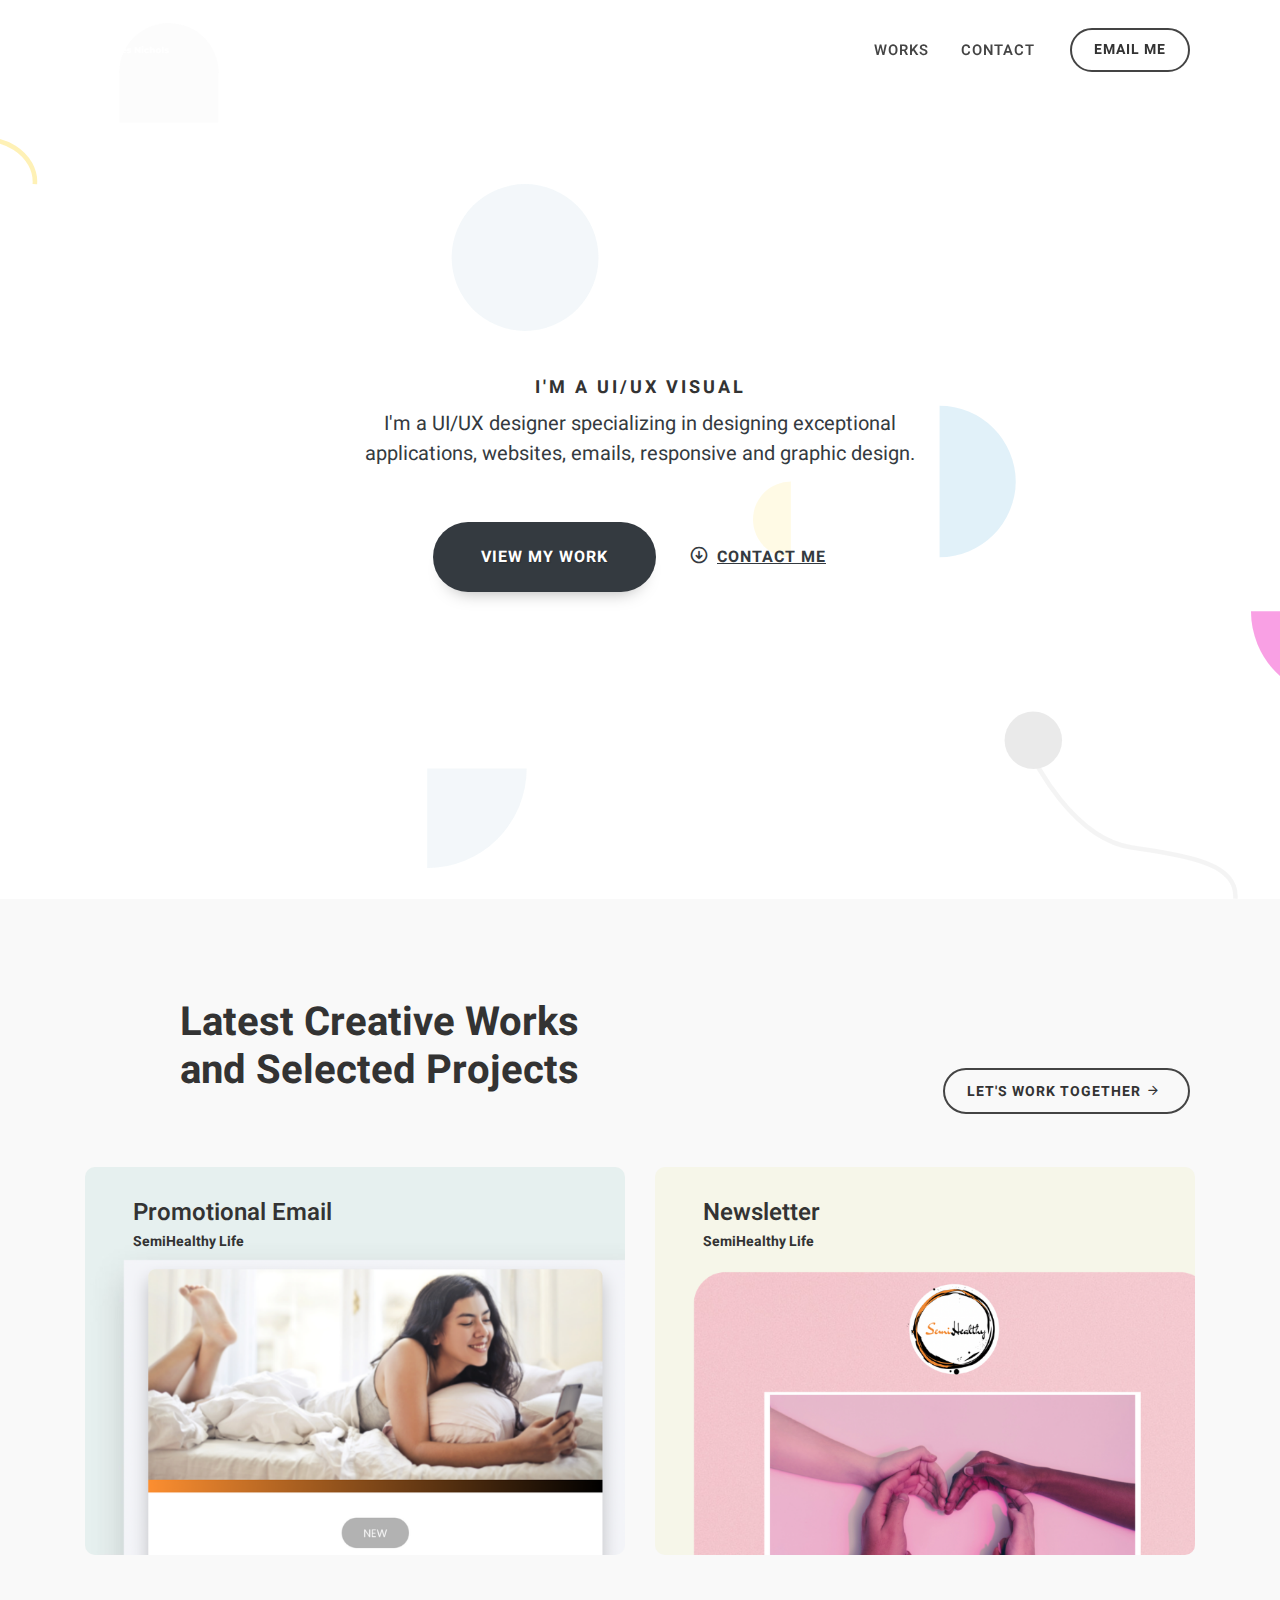
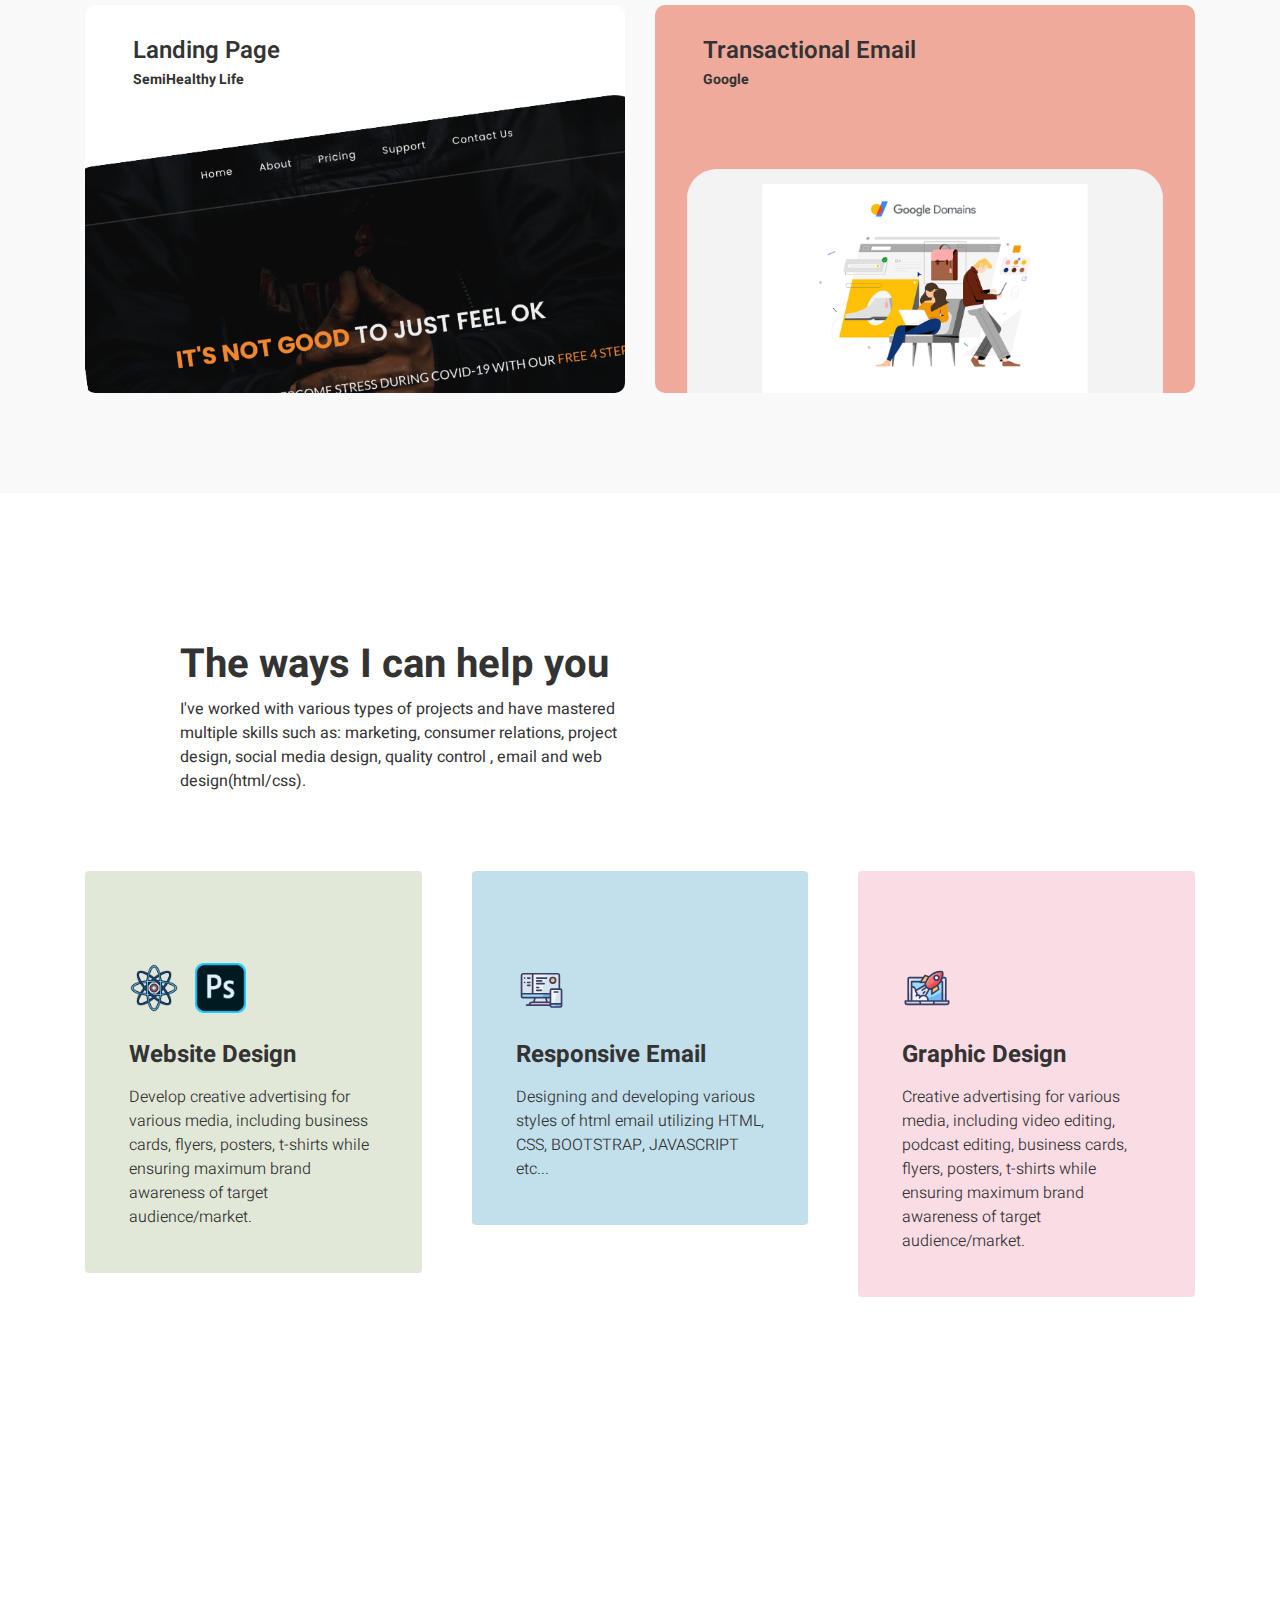
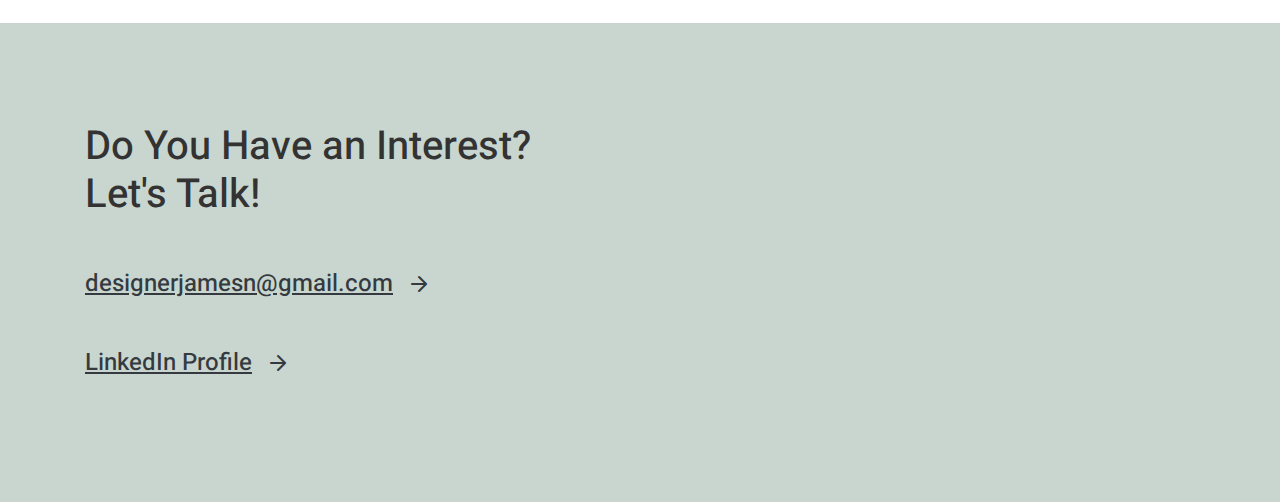
==== index.html @ dc3e96d6 "Update index.html" ====
<!DOCTYPE html>
<html dir="ltr" lang="en-US">
<head>

	<meta http-equiv="content-type" content="text/html; charset=utf-8" />
	<meta name="description" content="article" />

	<!-- Stylesheets
	============================================= -->
	<link href="http://fonts.googleapis.com/css?family=Heebo:300,400,500,700,900" rel="stylesheet" type="text/css" />
	<link rel="stylesheet" href="css/bootstrap.css" type="text/css" />
	<link rel="stylesheet" href="style.css" type="text/css" />

	<link rel="stylesheet" href="css/dark.css" type="text/css" />
	<link rel="stylesheet" href="css/font-icons.css" type="text/css" />
	<link rel="stylesheet" href="css/animate.css" type="text/css" />
	<link rel="stylesheet" href="css/magnific-popup.css" type="text/css" />

	<link rel="stylesheet" href="css/custom.css" type="text/css" />

	<!-- Freelance Specific Stylesheet -->
	<link rel="stylesheet" href="freelancer/css/fonts.css" type="text/css" />
	<link rel="stylesheet" href="freelancer/freelancer.css" type="text/css" />

	<meta name="viewport" content="width=device-width, initial-scale=1" />

	<link rel="stylesheet" href="css/colors.php?color=f7c25e" type="text/css" />

	<!-- Document Title
	============================================= -->
	<title>James Nichols</title>

</head>

<body class="stretched">

	<!-- Document Wrapper
	============================================= -->
	<div id="wrapper" class="clearfix">

		<!-- Header
		============================================= -->
		<header id="header" class="border-bottom-0 no-sticky transparent-header">
			<div id="header-wrap">
				<div class="container">
					<div class="header-row">

						<!-- Logo
						============================================= -->
						<div id="logo">
							<a href="#" class="standard-logo"><img src="freelancer/images/logo00.png" alt="Logo"></a>
							<a href="#" class="retina-logo"><img src="freelancer/images/logo@2x11.png" alt="Logo"></a>
						</div><!-- #logo end -->

						<div class="header-misc">
							<a href="mailto:designerjamesn@gmail.com" class="button button-border rounded-pill">Email Me</a>
						</div>

						<div id="primary-menu-trigger">
							<svg class="svg-trigger" viewBox="0 0 100 100"><path d="m 30,33 h 40 c 3.722839,0 7.5,3.126468 7.5,8.578427 0,5.451959 -2.727029,8.421573 -7.5,8.421573 h -20"></path><path d="m 30,50 h 40"></path><path d="m 70,67 h -40 c 0,0 -7.5,-0.802118 -7.5,-8.365747 0,-7.563629 7.5,-8.634253 7.5,-8.634253 h 20"></path></svg>
						</div>

						<!-- Primary Navigation
						============================================= -->
						<nav class="primary-menu">

							<ul class="menu-container">
								<li class="menu-item"><a class="menu-link" href="#" data-scrollto="#content" data-easing="easeInOutExpo" data-speed="1250" data-offset="70"><div>Works</div></a></li>
								
								<li class="menu-item"><a class="menu-link" href="#" data-scrollto="#footer" data-easing="easeInOutExpo" data-speed="1250" data-offset="70"><div>Contact</div></a></li>
							</ul>

						</nav><!-- #primary-menu end -->

					</div>
				</div>
			</div>
		</header><!-- #header end -->

		<!-- Slider
		============================================= -->
		<section id="slider" class="slider-element min-vh-md-100 py-4 include-header" style="background: #FFF url('freelancer/images/hero-bg.svg') repeat top center; background-size: cover;">
			<div class="slider-inner">
				<div class="vertical-middle slider-element-fade">
					<div class="container text-center py-5">
						<div class="emphasis-title mb-2">
							<br>
							<h4 class="text-uppercase ls3 font-weight-bolder mb-0">I'm a UI/UX Visual </h4>
							<h1>
								<span id="oc-images" class="owl-carousel image-carousel carousel-widget" data-items="1" data-margin="0" data-autoplay="3000" data-loop="true" data-nav="false" data-pagi="false" data-animate-in="fadeInUp">
									<div class="oc-item gradient-text gradient-red-yellow text-uppercase">Developer</div>
									<div class="oc-item gradient-text gradient-red-yellow text-uppercase">Designer</div>
								</span>
							</h1>
						</div>
						<!-- <div class="d-flex align-items-center justify-content-center mb-5">
							<img src="freelancer/images/face.svg" alt="Face" width="60">
							<span class="text-uppercase font-weight-bold ml-3">SemiColonWeb</span>
						</div> -->
						<div class="mx-auto"  style="max-width: 600px">
							<p class="lead font-weight-normal text-dark mb-5">I'm a UI/UX designer specializing in designing exceptional applications, websites, emails, responsive and graphic design.</p>
							<a href="#" data-scrollto="#content" data-easing="easeInOutExpo" data-speed="1250" data-offset="70" class="button button-dark button-hero h-translatey-3 tf-ts button-reveal overflow-visible bg-dark text-right"><span>View My Work</span><i class="icon-line-arrow-right"></i></a>
							<a href="#" data-scrollto="#footer" data-easing="easeInOutExpo" data-speed="1250" data-offset="70" class="button button-large button-light text-dark bg-transparent m-0"><i class="icon-line2-arrow-down font-weight-bold"></i> <u>Contact Me</u></a>
						</div>
					</div>
				</div>
			</div>
		</section><!-- #slider end -->

		<!-- Content
		============================================= -->
		<section id="content">

			<div class="content-wrap p-0">

				<div class="clear"></div>

				<div class="section m-0">
					<div class="container">
						<div class="row align-items-end justify-content-between mb-5">
							<div class="col-lg-5 offset-lg-1">
								<div>
									<h3 class="font-weight-bolder h1 mb-4">Latest Creative Works<br>and Selected Projects</h3>
									<p class="lead mb-0"></p>
								</div>
							</div>
							<div class="col-auto">
								<a href="#footer" class="button button-dark button-border rounded-pill">Let's Work Together <i class="icon-line-arrow-right"></i></a>
							</div>
						</div>

						<div class="row justify-content-center col-mb-50">
							<div class="col-lg-6 h-translatey-3 tf-ts">
								<a href="promotionalEmail.html" class="portfolio-item" target="_blank">
									<div class="portfolio-image">
										<img src="freelancer/images/works/1.png" alt="Portfoio Item">
										<div class="bg-overlay">
											<div class="bg-overlay-content align-items-start justify-content-start flex-column px-5 py-4">
												<h3 class="mb-0 mt-1">Promotional Email</h3>
												<h5>SemiHealthy Life</h5>
											</div>
											<div class="bg-overlay-content align-items-start justify-content-end p-4">
												<div class="overlay-trigger-icon bg-dark text-white" data-hover-animate="fadeInDownSmall" data-hover-animate-out="fadeOutUpSmall" data-hover-speed="350"><i class="icon-line-link"></i></div>
											</div>
										</div>
									</div>
								</a>
							</div>

							<div class="col-lg-6 h-translatey-3 tf-ts">
								<a href="semiEmail.html" class="portfolio-item" target="_blank">
									<div class="portfolio-image">
										<img src="freelancer/images/works/2.png" alt="Portfoio Item">
										<div class="bg-overlay">
											<div class="bg-overlay-content align-items-start justify-content-start flex-column px-5 py-4">
												<h3 class="mb-0 mt-1">Newsletter</h3>
												<h5>SemiHealthy Life</h5>
											</div>
											<div class="bg-overlay-content align-items-start justify-content-end p-4">
												<div class="overlay-trigger-icon bg-dark text-white" data-hover-animate="fadeInDownSmall" data-hover-animate-out="fadeOutUpSmall" data-hover-speed="350"><i class="icon-line-link"></i></div>
											</div>
										</div>
									</div>
								</a>
							</div>

							<div class="col-lg-6 h-translatey-3 tf-ts">
								<a href="https://www.semihealthylife.com" class="portfolio-item" target="_blank">
									<div class="portfolio-image">
										<img src="freelancer/images/works/3.png" alt="Portfoio Item">
										<div class="bg-overlay">
											<div class="bg-overlay-content align-items-start justify-content-start flex-column px-5 py-4">
												<h3 class="mb-0 mt-1">Landing Page</h3>
												<h5>SemiHealthy Life</h5>
											</div>
											<div class="bg-overlay-content align-items-start justify-content-end p-4">
												<div class="overlay-trigger-icon bg-dark text-white" data-hover-animate="fadeInDownSmall" data-hover-animate-out="fadeOutUpSmall" data-hover-speed="350"><i class="icon-line-link"></i></div>
											</div>
										</div>
									</div>
								</a>
							</div>

							<div class="col-lg-6 h-translatey-3 tf-ts">
								<a href="transactionalEmail.html" class="portfolio-item" target="_blank">
									<div class="portfolio-image">
										<img src="freelancer/images/works/4.png" alt="Portfoio Item">
										<div class="bg-overlay">
											<div class="bg-overlay-content align-items-start justify-content-start flex-column px-5 py-4">
												<h3 class="mb-0 mt-1">Transactional Email</h3>
												<h5>Google</h5>
											</div>
											<div class="bg-overlay-content align-items-start justify-content-end p-4">
												<div class="overlay-trigger-icon bg-dark text-white" data-hover-animate="fadeInDownSmall" data-hover-animate-out="fadeOutUpSmall" data-hover-speed="350"><i class="icon-line-link"></i></div>
											</div>
										</div>
									</div>
								</a>
							</div>
						</div>

					</div>
				</div>

				<div class="clear"></div>

				<div class="section bg-transparent py-5">

					<div class="container">
						<div class="row align-items-end mb-5">
							<div class="col-lg-5 offset-lg-1">
								<h3 class="font-weight-bolder h1">The ways I can help you</h3>
								<p>I've worked with various types of projects and have mastered multiple skills such as: marketing, consumer relations, project design, social media design, quality control , email and web design(html/css).</p>
							</div>
						</div>

						<div  class="row gutter-50 mb-5 align-items-stretch">
							<div class="col-md-4">
								<div class="card d-flex align-items-end flex-column p-4 border-0" style="background-color: #E2E8D8;">
									<div class="mt-5"></div>
									<div class="mt-auto">
										<div class="card-body">
											<div class="d-flex align-items-center mb-4">
												<img src="freelancer/images/icons/atom.png" height="50" alt="Image">
												<img src="freelancer/images/icons/ps.png" height="50" alt="Image" class="ml-3">
											</div>
											<h3 class="card-title font-weight-bolder">Website Design</h3>
											<p class="card-text mb-0 mt-2 font-weight-light">Develop creative advertising for various media, including business cards, flyers, posters, t-shirts while ensuring maximum brand awareness of target audience/market.</p>
										</div>
									</div>
								</div>
							</div>

							<div class="col-md-4">
								<div class="card d-flex align-items-end flex-column p-4 border-0" style="background-color: #C2DFEC;">
									<div class="mt-5"></div>
									<div class="mt-auto">
										<div class="card-body">
											<img src="seo/images/icons/social.svg" alt="Image" class="mb-4" height="50">
											<h3 class="card-title font-weight-bolder">Responsive Email</h3>
											<p class="card-text mb-0 mt-2 font-weight-light">Designing and developing various styles of html email utilizing HTML, CSS, BOOTSTRAP, JAVASCRIPT etc...</p>
										</div>
									</div>
								</div>
							</div>

							<div class="col-md-4">
								<div class="card d-flex align-items-end flex-column p-4 border-0" style="background-color: #FADCE4">
									<div class="mt-5"></div>
									<div class="mt-auto">
										<div class="card-body">
											<img src="seo/images/icons/seo.svg" height="50" alt="Image" class="mb-4">
											<h3 class="card-title font-weight-bolder">Graphic Design</h3>
											<p class="card-text mb-0 mt-2 font-weight-light">Creative advertising for various media, including video editing, podcast editing, business cards, flyers, posters, t-shirts while ensuring maximum brand awareness of target audience/market.</p>
										</div>
									</div>
								</div>
							</div>

							

							

							
						</div>
					</div>

					<div class="clear"></div>

					<div class="container mt-6">
						
					</div>
				</div>

				
						</div>
					</div>
				</div>

				<div class="clear"></div>

			</div>

		</section><!-- #content end -->

		<!-- Footer
		============================================= -->
		<footer id="footer" class="border-0" style="background-color: #C9D6CF;">

			<div class="container">
				<div class="footer-widgets-wrap  m-0">

					<div class="row justify-content-between">

						<div class="col-md-12">
							<div class="widget">

								<h3 class="h1 mb-5">Do You Have an Interest?<br>Let's Talk!</h3>
								<span class="text-black-50"></span>
								<a href="mailto:designerjamesn@gmail.com" class="h4 text-dark mt-5 mb-4 d-block"><u>designerjamesn@gmail.com</u> <i class="icon-line-arrow-right position-relative ml-2" style="top: 3px"></i></a>
							<a href="linkedin.com/in/james-nichols-csm-106b5720b" class="h4 text-dark mt-5 mb-4 d-block"><u>LinkedIn Profile</u> <i class="icon-line-arrow-right position-relative ml-2" style="top: 3px"></i></a>

							</div>
						</div>

						

				</div>
			</div>
			
			

		</footer><!-- #footer end -->

	</div><!-- #wrapper end -->

	<!-- Go To Top
	============================================= -->
	<div id="gotoTop" class="icon-double-angle-up bg-white text-dark rounded-circle shadow"></div>

	<!-- External JavaScripts
	============================================= -->
	<script src="js/jquery.js"></script>
	<script src="js/plugins.min.js"></script>

	<!-- Footer Scripts
	============================================= -->
	<script src="js/functions.js"></script>

	<script>
		// Owl Carousel Scripts
		jQuery(window).on( 'pluginCarouselReady', function(){
			$('#oc-services').owlCarousel({
				items: 1,
				margin: 30,
				nav: false,
				dots: true,
				smartSpeed: 400,
				responsive:{
					576: { stagePadding: 30, items: 1 },
					768: { stagePadding: 30, items: 2 },
					991: { stagePadding: 150, items: 3 },
					1200: { stagePadding: 150, items: 3}
				},
			});
		});
	</script>

</body>
</html>
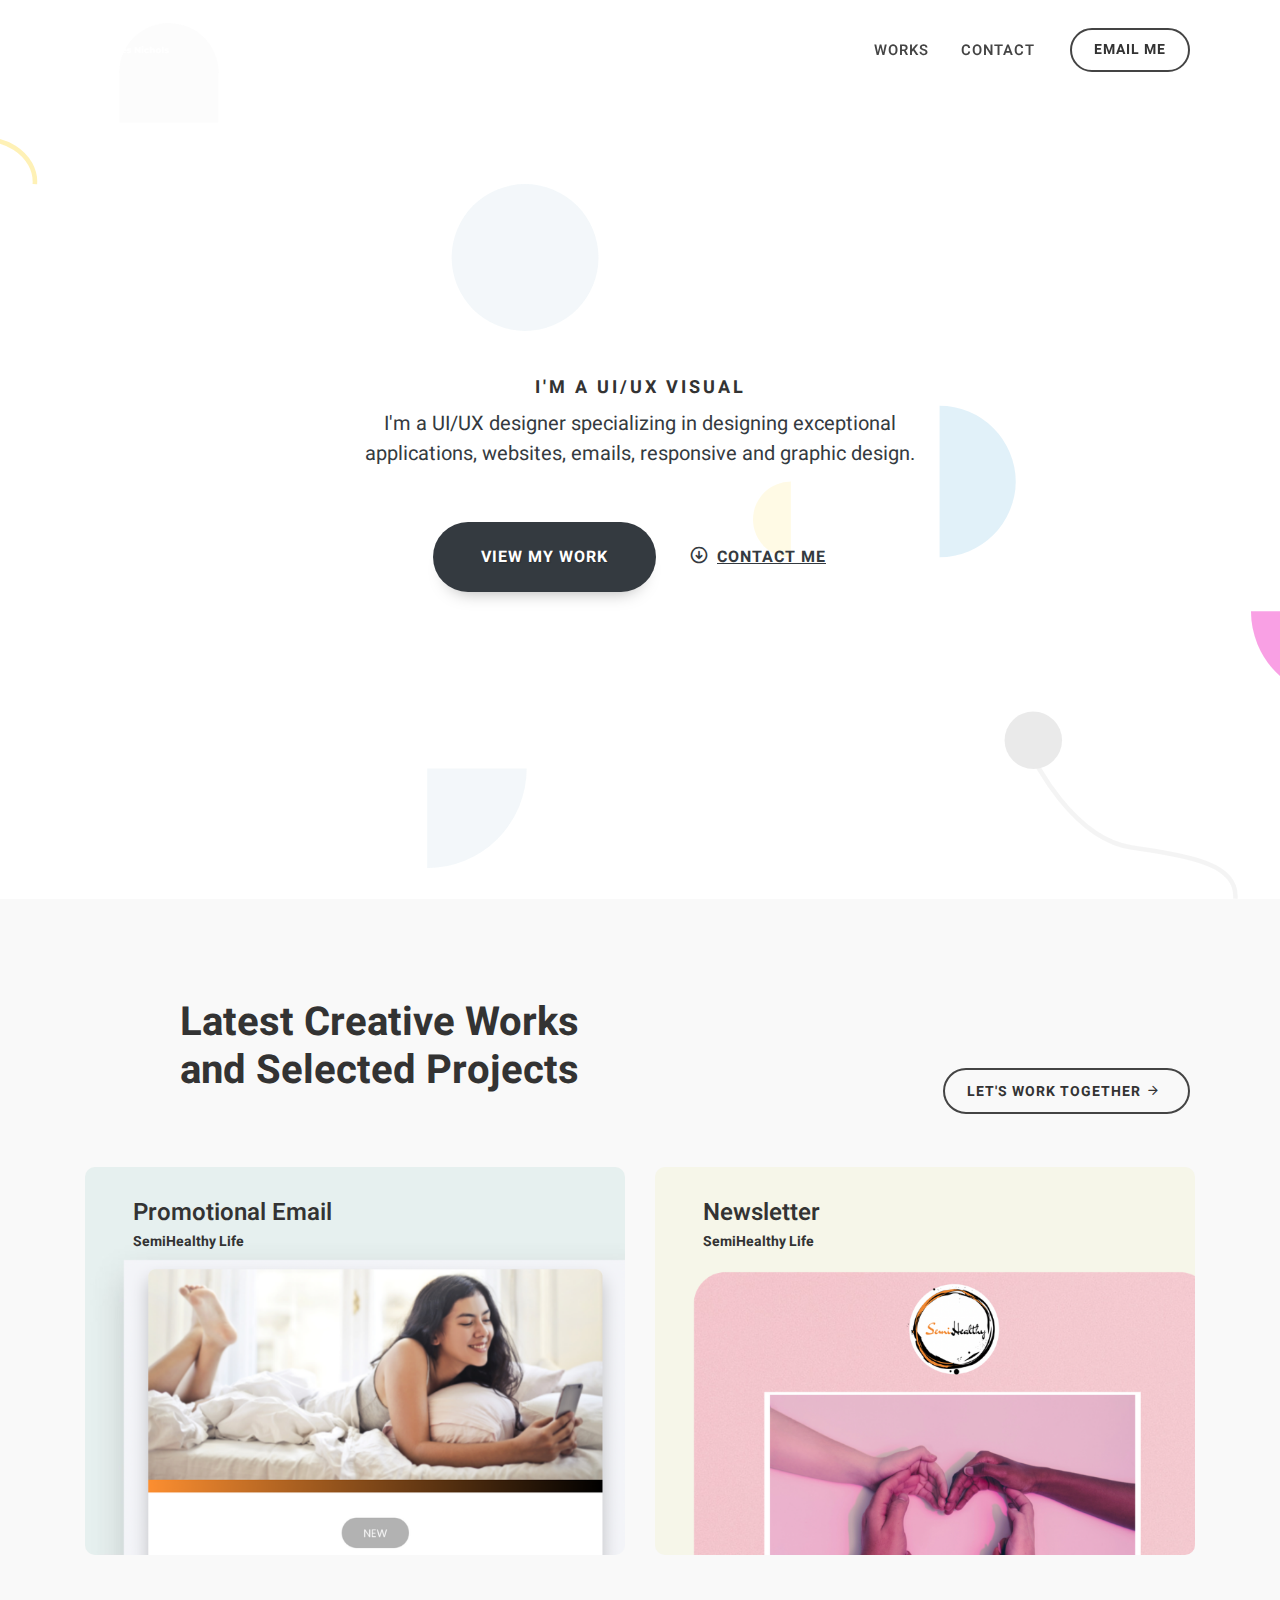
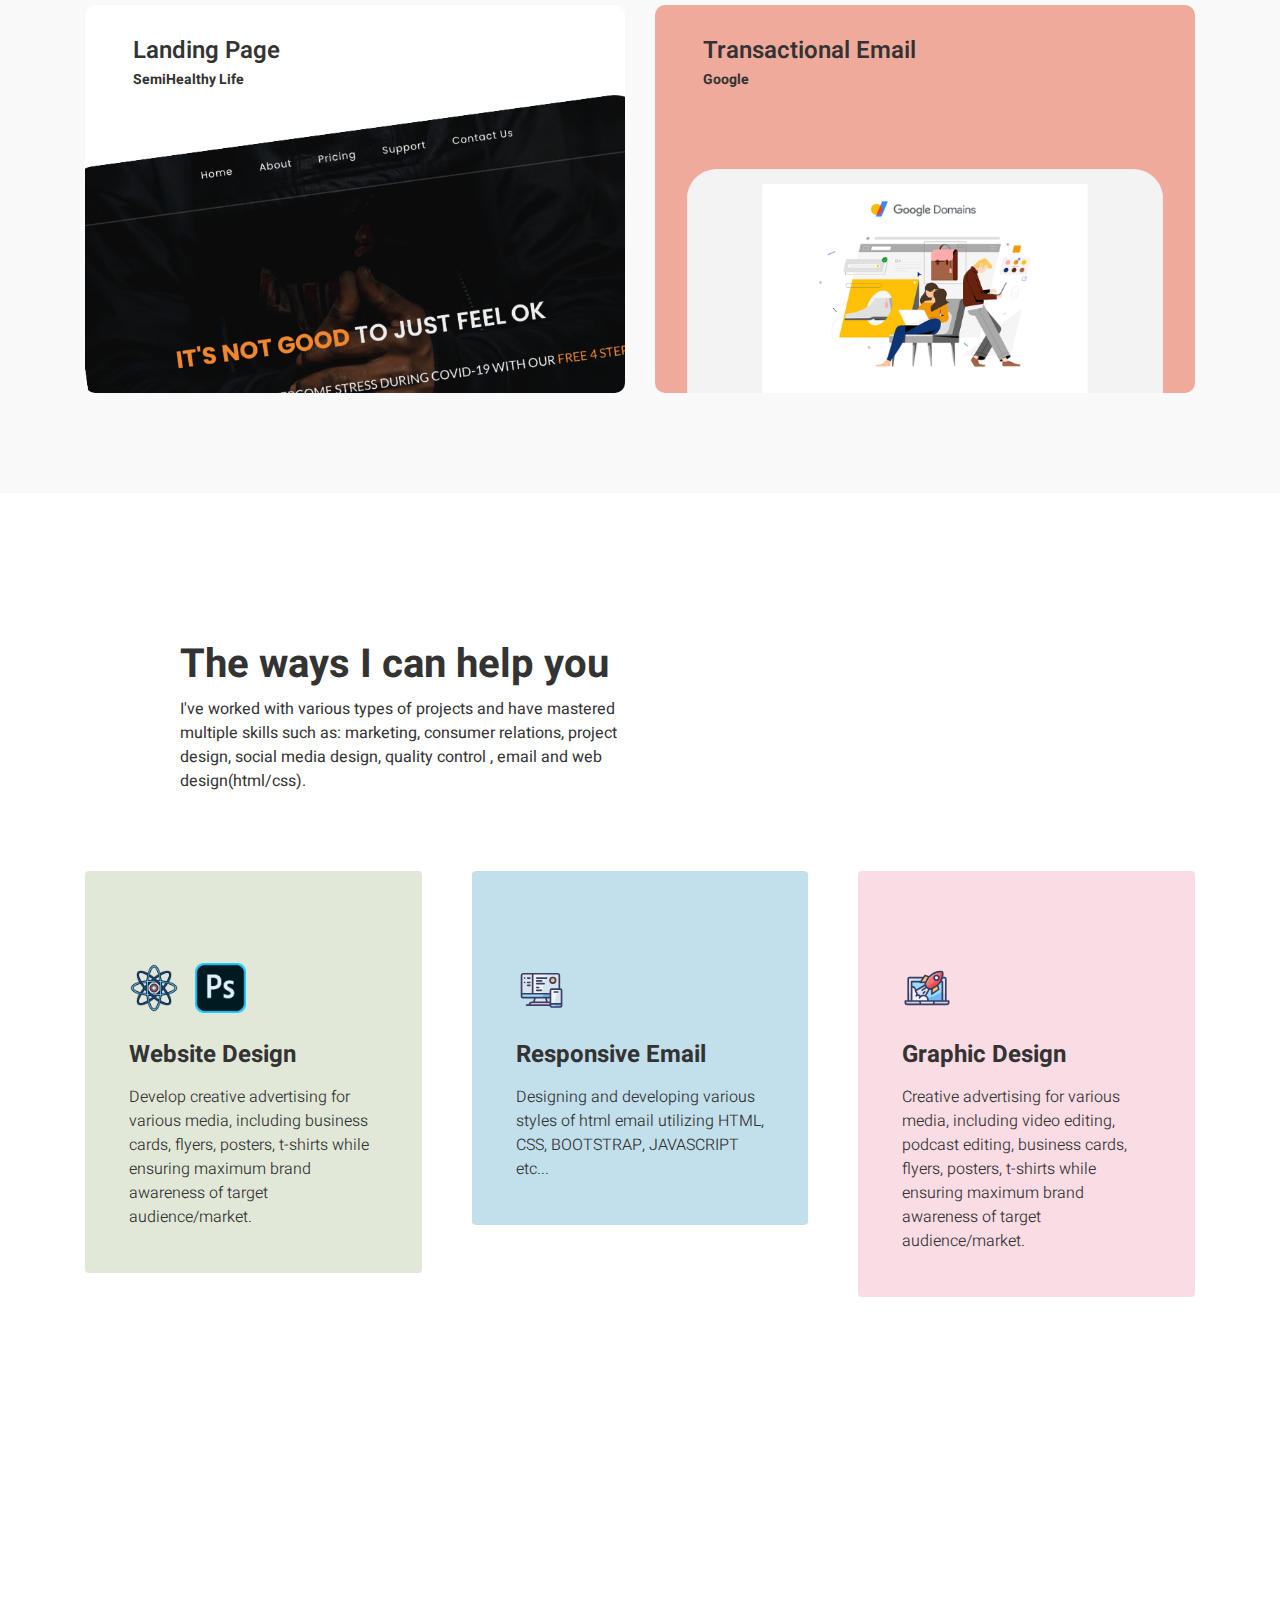
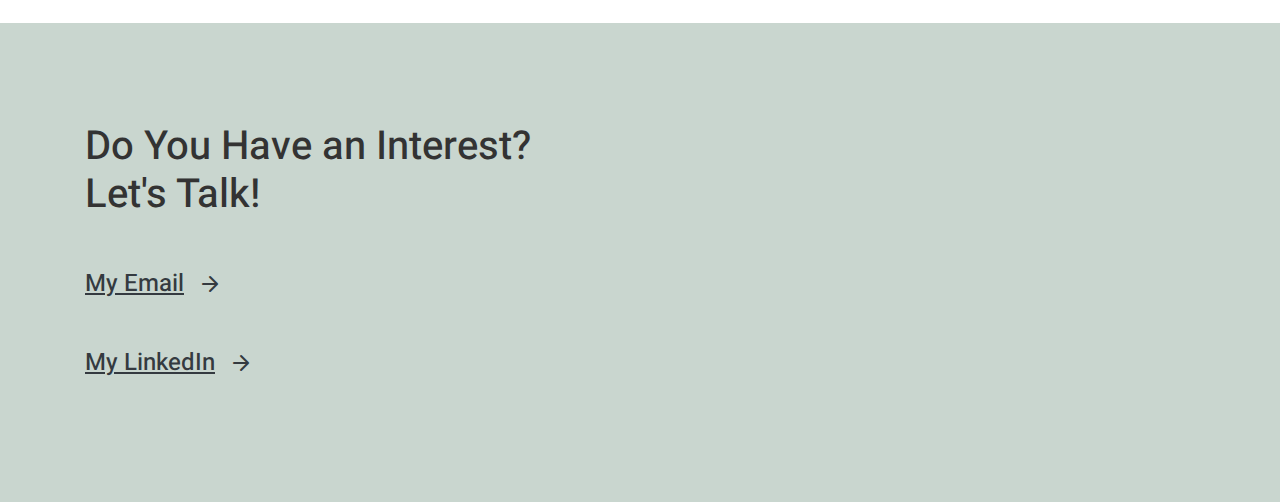
==== commit 3a2cc6e4: "Update index.html" ====
--- a/index.html
+++ b/index.html
@@ -297,8 +297,8 @@
 
 								<h3 class="h1 mb-5">Do You Have an Interest?<br>Let's Talk!</h3>
 								<span class="text-black-50"></span>
-								<a href="mailto:designerjamesn@gmail.com" class="h4 text-dark mt-5 mb-4 d-block"><u>designerjamesn@gmail.com</u> <i class="icon-line-arrow-right position-relative ml-2" style="top: 3px"></i></a>
-							<a href="linkedin.com/in/james-nichols-csm-106b5720b" class="h4 text-dark mt-5 mb-4 d-block"><u>LinkedIn Profile</u> <i class="icon-line-arrow-right position-relative ml-2" style="top: 3px"></i></a>
+								<a href="mailto:designerjamesn@gmail.com" class="h4 text-dark mt-5 mb-4 d-block"><u>My Email</u> <i class="icon-line-arrow-right position-relative ml-2" style="top: 3px"></i></a>
+							<a href="linkedin.com/in/james-nichols-csm-106b5720b" class="h4 text-dark mt-5 mb-4 d-block"><u>My LinkedIn</u> <i class="icon-line-arrow-right position-relative ml-2" style="top: 3px"></i></a>
 
 							</div>
 						</div>
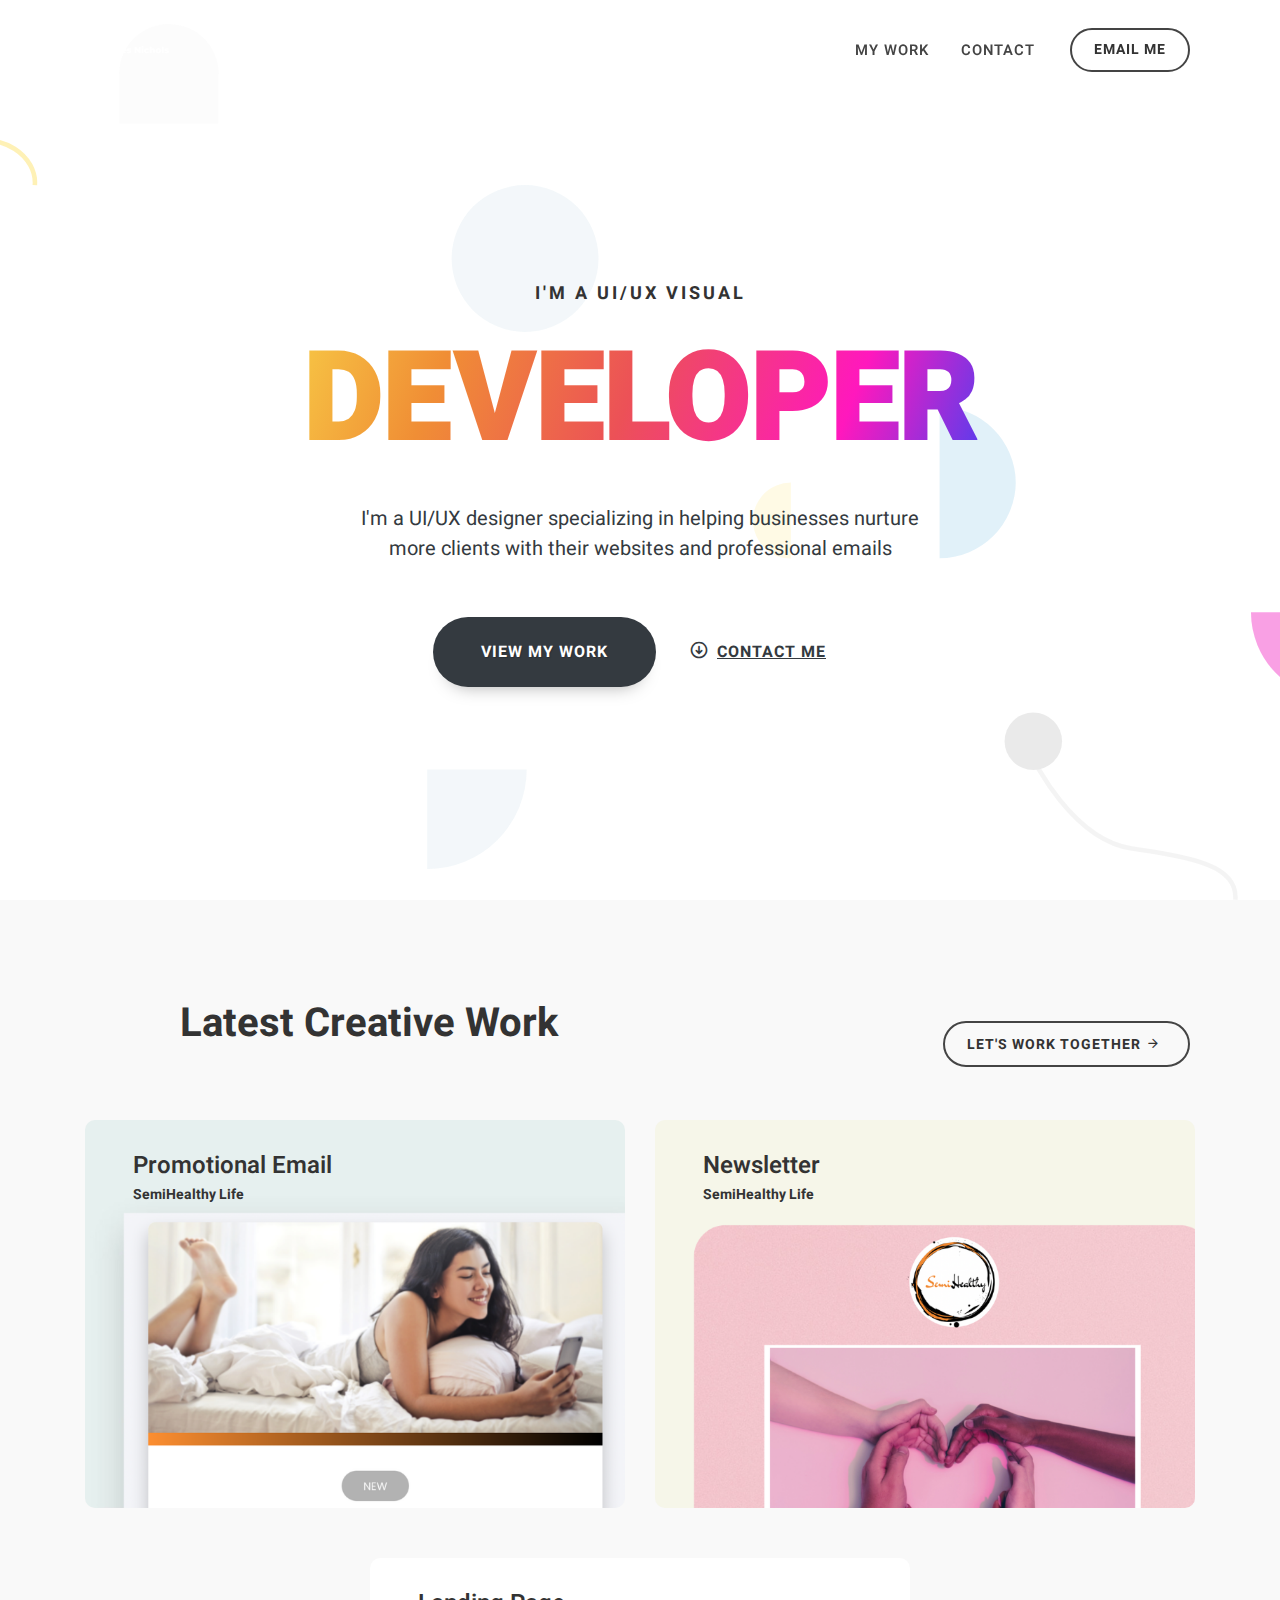
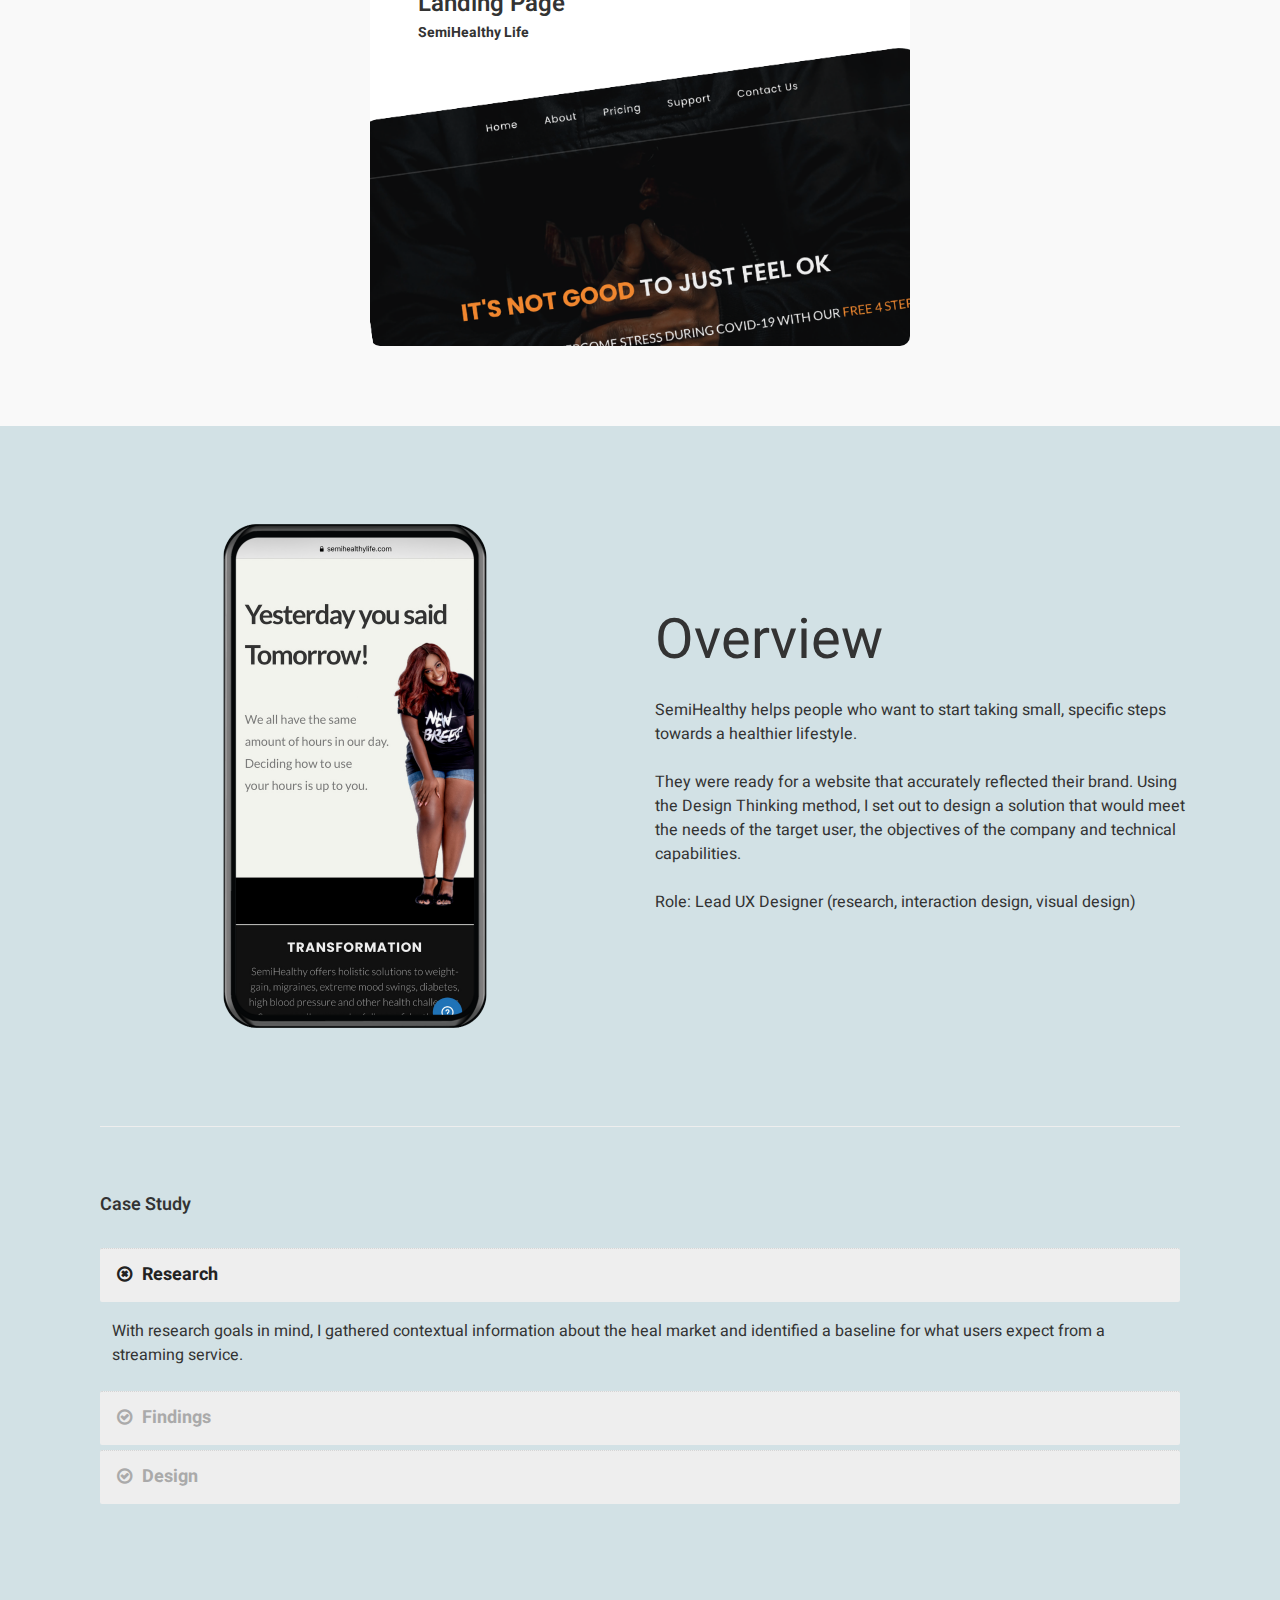
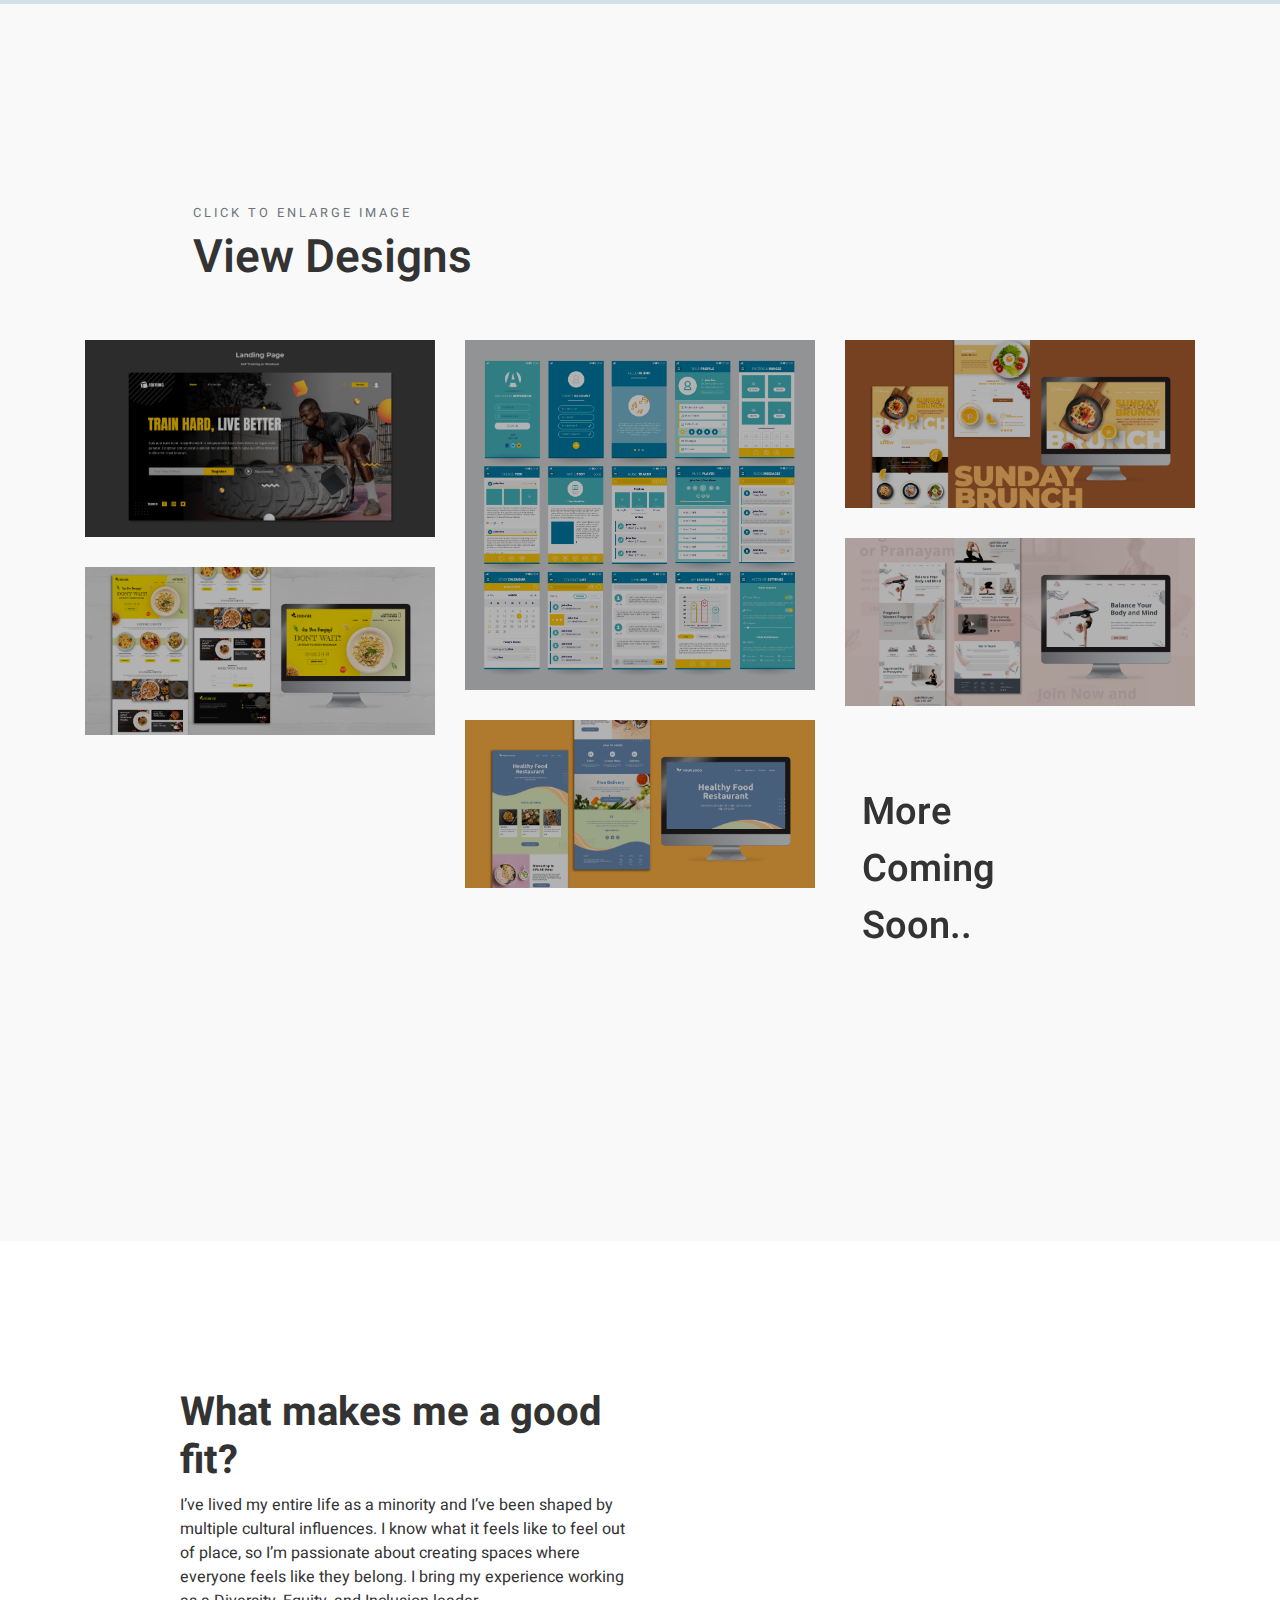
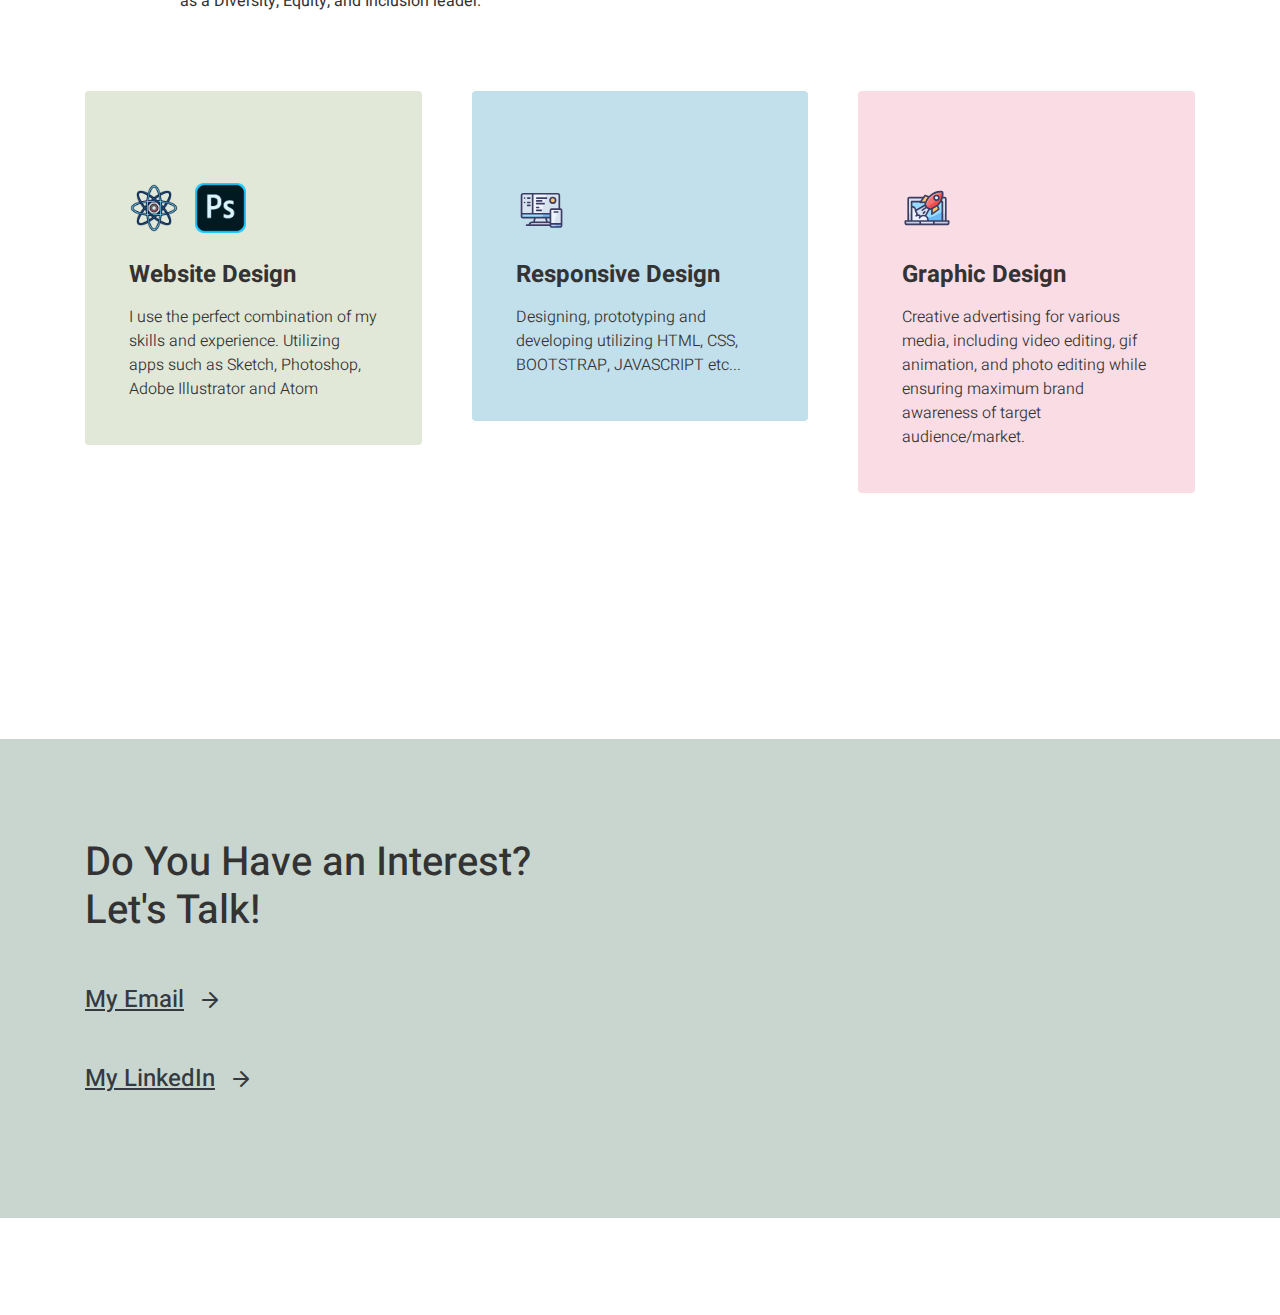
==== commit c85a1bc2: "Update index.html" ====
--- a/index.html
+++ b/index.html
@@ -16,11 +16,18 @@
 	<link rel="stylesheet" href="css/animate.css" type="text/css" />
 	<link rel="stylesheet" href="css/magnific-popup.css" type="text/css" />
 
+
 	<link rel="stylesheet" href="css/custom.css" type="text/css" />
 
 	<!-- Freelance Specific Stylesheet -->
 	<link rel="stylesheet" href="freelancer/css/fonts.css" type="text/css" />
 	<link rel="stylesheet" href="freelancer/freelancer.css" type="text/css" />
+	<link rel="stylesheet" type="text/css" href="photographer/css/menu.css" />
+
+	<!-- Photographer Specific Stylesheet -->
+	<link rel="stylesheet" href="photographer/photographer.css" type="text/css" />
+
+
 
 	<meta name="viewport" content="width=device-width, initial-scale=1" />
 
@@ -30,6 +37,8 @@
 	============================================= -->
 	<title>James Nichols</title>
 
+
+
 </head>
 
 <body class="stretched">
@@ -37,6 +46,7 @@
 	<!-- Document Wrapper
 	============================================= -->
 	<div id="wrapper" class="clearfix">
+
 
 		<!-- Header
 		============================================= -->
@@ -65,8 +75,8 @@
 						<nav class="primary-menu">
 
 							<ul class="menu-container">
-								<li class="menu-item"><a class="menu-link" href="#" data-scrollto="#content" data-easing="easeInOutExpo" data-speed="1250" data-offset="70"><div>Works</div></a></li>
-								
+								<li class="menu-item"><a class="menu-link" href="#" data-scrollto="#content" data-easing="easeInOutExpo" data-speed="1250" data-offset="70"><div>My Work</div></a></li>
+
 								<li class="menu-item"><a class="menu-link" href="#" data-scrollto="#footer" data-easing="easeInOutExpo" data-speed="1250" data-offset="70"><div>Contact</div></a></li>
 							</ul>
 
@@ -98,7 +108,7 @@
 							<span class="text-uppercase font-weight-bold ml-3">SemiColonWeb</span>
 						</div> -->
 						<div class="mx-auto"  style="max-width: 600px">
-							<p class="lead font-weight-normal text-dark mb-5">I'm a UI/UX designer specializing in designing exceptional applications, websites, emails, responsive and graphic design.</p>
+							<p class="lead font-weight-normal text-dark mb-5">I'm a UI/UX designer specializing in helping businesses nurture more clients with their websites and professional emails</p>
 							<a href="#" data-scrollto="#content" data-easing="easeInOutExpo" data-speed="1250" data-offset="70" class="button button-dark button-hero h-translatey-3 tf-ts button-reveal overflow-visible bg-dark text-right"><span>View My Work</span><i class="icon-line-arrow-right"></i></a>
 							<a href="#" data-scrollto="#footer" data-easing="easeInOutExpo" data-speed="1250" data-offset="70" class="button button-large button-light text-dark bg-transparent m-0"><i class="icon-line2-arrow-down font-weight-bold"></i> <u>Contact Me</u></a>
 						</div>
@@ -112,6 +122,9 @@
 		<section id="content">
 
 			<div class="content-wrap p-0">
+					<div class="clear"></div>
+
+
 
 				<div class="clear"></div>
 
@@ -120,7 +133,7 @@
 						<div class="row align-items-end justify-content-between mb-5">
 							<div class="col-lg-5 offset-lg-1">
 								<div>
-									<h3 class="font-weight-bolder h1 mb-4">Latest Creative Works<br>and Selected Projects</h3>
+									<h3 class="font-weight-bolder h1 mb-4">Latest Creative Work</h3>
 									<p class="lead mb-0"></p>
 								</div>
 							</div>
@@ -181,98 +194,283 @@
 								</a>
 							</div>
 
-							<div class="col-lg-6 h-translatey-3 tf-ts">
-								<a href="transactionalEmail.html" class="portfolio-item" target="_blank">
-									<div class="portfolio-image">
-										<img src="freelancer/images/works/4.png" alt="Portfoio Item">
-										<div class="bg-overlay">
-											<div class="bg-overlay-content align-items-start justify-content-start flex-column px-5 py-4">
-												<h3 class="mb-0 mt-1">Transactional Email</h3>
-												<h5>Google</h5>
-											</div>
-											<div class="bg-overlay-content align-items-start justify-content-end p-4">
-												<div class="overlay-trigger-icon bg-dark text-white" data-hover-animate="fadeInDownSmall" data-hover-animate-out="fadeOutUpSmall" data-hover-speed="350"><i class="icon-line-link"></i></div>
-											</div>
-										</div>
-									</div>
-								</a>
-							</div>
-						</div>
-
-					</div>
-				</div>
-
-				<div class="clear"></div>
-
-				<div class="section bg-transparent py-5">
-
-					<div class="container">
-						<div class="row align-items-end mb-5">
-							<div class="col-lg-5 offset-lg-1">
-								<h3 class="font-weight-bolder h1">The ways I can help you</h3>
-								<p>I've worked with various types of projects and have mastered multiple skills such as: marketing, consumer relations, project design, social media design, quality control , email and web design(html/css).</p>
-							</div>
-						</div>
-
-						<div  class="row gutter-50 mb-5 align-items-stretch">
-							<div class="col-md-4">
-								<div class="card d-flex align-items-end flex-column p-4 border-0" style="background-color: #E2E8D8;">
-									<div class="mt-5"></div>
-									<div class="mt-auto">
-										<div class="card-body">
-											<div class="d-flex align-items-center mb-4">
-												<img src="freelancer/images/icons/atom.png" height="50" alt="Image">
-												<img src="freelancer/images/icons/ps.png" height="50" alt="Image" class="ml-3">
-											</div>
-											<h3 class="card-title font-weight-bolder">Website Design</h3>
-											<p class="card-text mb-0 mt-2 font-weight-light">Develop creative advertising for various media, including business cards, flyers, posters, t-shirts while ensuring maximum brand awareness of target audience/market.</p>
-										</div>
-									</div>
-								</div>
-							</div>
-
-							<div class="col-md-4">
-								<div class="card d-flex align-items-end flex-column p-4 border-0" style="background-color: #C2DFEC;">
-									<div class="mt-5"></div>
-									<div class="mt-auto">
-										<div class="card-body">
-											<img src="seo/images/icons/social.svg" alt="Image" class="mb-4" height="50">
-											<h3 class="card-title font-weight-bolder">Responsive Email</h3>
-											<p class="card-text mb-0 mt-2 font-weight-light">Designing and developing various styles of html email utilizing HTML, CSS, BOOTSTRAP, JAVASCRIPT etc...</p>
-										</div>
-									</div>
-								</div>
-							</div>
-
-							<div class="col-md-4">
-								<div class="card d-flex align-items-end flex-column p-4 border-0" style="background-color: #FADCE4">
-									<div class="mt-5"></div>
-									<div class="mt-auto">
-										<div class="card-body">
-											<img src="seo/images/icons/seo.svg" height="50" alt="Image" class="mb-4">
-											<h3 class="card-title font-weight-bolder">Graphic Design</h3>
-											<p class="card-text mb-0 mt-2 font-weight-light">Creative advertising for various media, including video editing, podcast editing, business cards, flyers, posters, t-shirts while ensuring maximum brand awareness of target audience/market.</p>
-										</div>
-									</div>
-								</div>
-							</div>
-
-							
-
-							
-
-							
+
+						</div>
+
+
+					</div>
+					<div class="section py-6 my-6" style="background-color: #bfd5dbab">
+						<div class="container">
+							<div class="row align-items-center col-mb-50">
+								<div class="col-md-6">
+									<img src="freelancer/images/works/8.png" alt="Doc Image">
+
+								</div>
+
+								<div class="col-md-6">
+									<h1 class="display-4 mb-4 fw-bold"><strong>Overview</strong></h1>
+									<p> SemiHealthy helps people who want to start taking small, specific steps towards a healthier lifestyle. <br></br>They were ready for a website that accurately reflected their brand.
+
+Using the Design Thinking method, I set out to design a solution that would meet the needs of the target user, the objectives of the company and technical capabilities. <br></br>Role: Lead UX Designer (research, interaction design, visual design)</p>
+
+
+
+
+
+
+
+
+
+
 						</div>
 					</div>
 
 					<div class="clear"></div>
 
 					<div class="container mt-6">
-						
-					</div>
-				</div>
-
-				
+						<div class="line"></div>
+
+						<h4>Case Study</h4>
+
+						<div class="accordion accordion-bg" data-collapsible="true">
+
+							<div class="accordion-header">
+								<div class="accordion-icon">
+									<i class="accordion-closed icon-ok-circle"></i>
+									<i class="accordion-open icon-remove-circle"></i>
+								</div>
+								<div class="accordion-title">
+								Research
+								</div>
+							</div>
+							<div class="accordion-content">
+With research goals in mind, I gathered contextual information about the heal market and identified a baseline for what users expect
+from a streaming service. </div>
+
+<div class="accordion-header">
+<div class="accordion-icon">
+<i class="accordion-closed icon-ok-circle"></i>
+<i class="accordion-open icon-remove-circle"></i>
+</div>
+<div class="accordion-title">
+Findings
+</div>
+</div>
+<div class="accordion-content"><strong>Interviews & Empathy Mapping Takeways:</strong>
+<br></br>a) Users want some value from services. <br></br> b) Users look for the most current, up to date information on their issues.
+<br></br>c) Users expect a service tailored to their individual needs.<br></br>
+<br></br><strong>Persona Development</strong><br></br>
+The provisional personas created early in research were updated to reflect the depth of the insights gathered through primary research. <br></br><br></br> <strong>How Might We…..</strong><br></br>
+Research insights became actionable problem statements that would help frame design considerations. How Might We questions were central to solution-oriented brainstorming.</div>
+
+
+							<div class="accordion-header">
+								<div class="accordion-icon">
+									<i class="accordion-closed icon-ok-circle"></i>
+									<i class="accordion-open icon-remove-circle"></i>
+								</div>
+								<div class="accordion-title">
+									Design
+								</div>
+							</div>
+							<div class="accordion-content">The design phases kicked off by planning the information architecture. Creating a sitemap ensured new feature screens were placed in a flow that was intuitive.
+								 Over the course of a week, low-fidelity sketches…were translated into a web layout.
+<br></br>
+								 <div class="col-md-6">
+									<img src="freelancer/images/works/10.jpg" alt="Doc Image">
+
+								</div>
+								<br></br>
+								<div class="col-md-9">
+								 <img src="freelancer/images/works/9.png" alt="Doc Image">
+
+							 </div>
+
+							 </div>
+
+
+						</div>
+
+
+
+
+
+
+
+
+					</div>
+
+				</div>
+
+			</div>
+			<!-- Section Photographs
+			============================================= -->
+			<div class="section bg-transparent">
+
+				<div class="container">
+
+					<div class="col-lg-12 offset-lg-1 mb-5">
+						<small class="text-muted text-uppercase fw-light ls3 d-block">Click to Enlarge Image</small>
+						<h2 class="fw-bold ls0 mb-3" style="font-size: 46px;"> View Designs</h2>
+						<p class="text-muted" style="font-size: 16px;"></p>
+					</div>
+
+					<div class="row grid-container gutter-30" style="overflow: visible;">
+
+						<!-- Photographs
+						============================================= -->
+						<div class="col-lg-4 col-sm-6 rounded img-hover-wrap">
+							<div class="img-hover-card">
+								<a href="images/1.jpg" data-lightbox="image"><img src="images/1.jpg" alt="Image"></a>
+								<div class="img-hover-detail">
+								
+									
+									<div class="img-link"><a href="#"><i class="icon-line-arrow-right"></i></a></div>
+								</div>
+							</div>
+						</div>
+						<!-- Photographs
+						============================================= -->
+						<div class="col-lg-4 col-sm-6 rounded img-hover-wrap">
+							<div class="img-hover-card">
+								<a href="images/2.jpg" data-lightbox="image"><img src="images/2.jpg" alt="Image"></a>
+								<div class="img-hover-detail">
+									
+									<div class="img-link"><a href="#"><i class="icon-line-arrow-right"></i></a></div>
+								</div>
+							</div>
+						</div>
+						<!-- Photographs
+						============================================= -->
+						<div class="col-lg-4 col-sm-6 rounded img-hover-wrap">
+							<div class="img-hover-card">
+								<a href="images/3.jpg" data-lightbox="image"><img src="images/3.jpg" alt="Image"></a>
+								<div class="img-hover-detail">
+									
+									<div class="img-link"><a href="#"><i class="icon-line-arrow-right"></i></a></div>
+								</div>
+							</div>
+						</div>
+						<!-- Photographs
+						============================================= -->
+						<div class="col-lg-4 col-sm-6 rounded img-hover-wrap">
+							<div class="img-hover-card">
+								<a href="images/>4.jpg" data-lightbox="image"><img src="images/4.jpg" alt="Image"></a>
+								<div class="img-hover-detail">
+									
+									<div class="img-link"><a href="#"><i class="icon-line-arrow-right"></i></a></div>
+								</div>
+							</div>
+						</div>
+						<!-- Photographs
+						============================================= -->
+						<div class="col-lg-4 col-sm-6 rounded img-hover-wrap">
+							<div class="img-hover-card">
+								<a href="images/5.jpg" data-lightbox="image"><img src="images/5.jpg" alt="Image"></a>
+								<div class="img-hover-detail">
+									
+									<div class="img-link"><a href="#"><i class="icon-line-arrow-right"></i></a></div>
+								</div>
+							</div>
+						</div>
+					
+						<!-- Photographs
+						============================================= -->
+						<div class="col-lg-4 col-sm-6 rounded img-hover-wrap">
+							<div class="img-hover-card">
+								<a href="images/7.jpg" data-lightbox="image"><img src="images/7.jpg" alt="Image"></a>
+								<div class="img-hover-detail">
+									
+									<div class="img-link"><a href="#"><i class="icon-line-arrow-right"></i></a></div>
+								</div>
+							</div>
+						</div>
+					
+
+					<!-- Titles
+					============================================= -->
+					<div class="row mt-5">
+						<div class="col-sm-6 offset-sm-1">
+							<h2 class="fw-bold ls0 mb-3" style="font-size: 38px;">More Coming Soon..</h2>
+						</div>
+					</div>
+
+				</div>
+			</div>
+		</div>
+
+	</div>
+
+
+	<div class="clear"></div>
+
+
+
+
+
+
+
+
+	<div class="section bg-transparent py-5">
+
+		<div class="container">
+			<div class="row align-items-end mb-5">
+				<div class="col-lg-5 offset-lg-1">
+					<h3 class="font-weight-bolder h1">What makes me a good fit?</h3>
+					<p>I’ve lived my entire life as a minority and I’ve been shaped by multiple cultural influences.
+						I know what it feels like to feel out of place, so I’m passionate about creating spaces where everyone feels like they belong.
+						I bring my experience working as a Diversity, Equity, and Inclusion leader.</p>
+				</div>
+			</div>
+
+			<div  class="row gutter-50 mb-5 align-items-stretch">
+				<div class="col-md-4">
+					<div class="card d-flex align-items-end flex-column p-4 border-0" style="background-color: #E2E8D8;">
+						<div class="mt-5"></div>
+						<div class="mt-auto">
+							<div class="card-body">
+								<div class="d-flex align-items-center mb-4">
+									<img src="freelancer/images/icons/atom.png" height="50" alt="Image">
+									<img src="freelancer/images/icons/ps.png" height="50" alt="Image" class="ml-3">
+								</div>
+								<h3 class="card-title font-weight-bolder">Website Design</h3>
+								<p class="card-text mb-0 mt-2 font-weight-light">I use the perfect combination of my skills and experience. Utilizing apps such as Sketch, Photoshop, Adobe Illustrator and Atom</p>
+							</div>
+						</div>
+					</div>
+				</div>
+
+				<div class="col-md-4">
+					<div class="card d-flex align-items-end flex-column p-4 border-0" style="background-color: #C2DFEC;">
+						<div class="mt-5"></div>
+						<div class="mt-auto">
+							<div class="card-body">
+								<img src="seo/images/icons/social.svg" alt="Image" class="mb-4" height="50">
+								<h3 class="card-title font-weight-bolder">Responsive Design</h3>
+								<p class="card-text mb-0 mt-2 font-weight-light">Designing, prototyping and developing utilizing HTML, CSS, BOOTSTRAP, JAVASCRIPT etc...</p>
+							</div>
+						</div>
+					</div>
+				</div>
+
+				<div class="col-md-4">
+					<div class="card d-flex align-items-end flex-column p-4 border-0" style="background-color: #FADCE4">
+						<div class="mt-5"></div>
+						<div class="mt-auto">
+							<div class="card-body">
+								<img src="seo/images/icons/seo.svg" height="50" alt="Image" class="mb-4">
+								<h3 class="card-title font-weight-bolder">Graphic Design</h3>
+								<p class="card-text mb-0 mt-2 font-weight-light">Creative advertising for various media, including video editing, gif animation, and photo editing
+									 while ensuring maximum brand awareness of target audience/market.</p>
+							</div>
+						</div>
+					</div>
+				</div>
+
+					</div>
+				</div>
+
+
 						</div>
 					</div>
 				</div>
@@ -303,12 +501,12 @@
 							</div>
 						</div>
 
-						
-
-				</div>
-			</div>
-			
-			
+
+
+				</div>
+			</div>
+
+
 
 		</footer><!-- #footer end -->
 
@@ -322,6 +520,14 @@
 	============================================= -->
 	<script src="js/jquery.js"></script>
 	<script src="js/plugins.min.js"></script>
+
+	<!-- Photograph Hover Plugin
+	============================================= -->
+	<script src="demos/writer/js/hover3d.js" ></script>
+
+	<!-- Menu Open Plugin
+	============================================= -->
+	<script src="demos/photographer/js/menu-easing.js"></script>
 
 	<!-- Footer Scripts
 	============================================= -->
@@ -344,6 +550,12 @@
 				},
 			});
 		});
+
+		// Hover Script
+		jQuery(".img-hover-wrap").hover3d({
+			selector: ".img-hover-card",
+			shine: false,
+		});
 	</script>
 
 </body>
--- a/photographer/css/menu.css
+++ b/photographer/css/menu.css
@@ -0,0 +1,229 @@
+
+:root {
+	--path-fill-1: #dce3f1;
+	--path-fill-2: #869ccc;
+	--path-fill-3: #30436f;
+	--path-fill-4: #0d1831;
+	--color-title: #fff;
+	--color-menu: #fff;
+	--font-size-menu: 1.625rem;
+	--theme-bg: #e41c34;
+}
+
+.global-menu {
+	width: 100%;
+	height: 100vh;
+	display: flex;
+	justify-content: center;
+	align-items: center;
+	position: fixed;
+	top: 0;
+	left: 0;
+	pointer-events: none;
+	z-index: 999;
+}
+
+.global-menu__item {
+	color: var(--color-menu);
+	font-size: var(--font-size-menu);
+	opacity: 0;
+	transform: translateY(-100%);
+	pointer-events: none;
+	display: block;
+	margin: 0.3em 0;
+	transition: transform 0.3s, opacity 0.3s;
+	transition-timing-function: ease-in;
+}
+
+.global-menu__item:nth-child(odd) {
+	transform: translateY(-100%) rotate(10deg);
+}
+
+.global-menu__item:nth-child(even) {
+	transform: translateY(-100%) rotate(-10deg);
+}
+
+.global-menu__item:hover { color: var(--theme-bg); }
+
+.global-menu__item.is-opened {
+	opacity: 1;
+	transform: translateY(0) rotate(0);
+	pointer-events: auto;
+	transition-timing-function: ease;
+}
+
+.global-menu__item:nth-of-type(1) {
+	transition-delay: 0s;
+}
+
+.global-menu__item.is-opened:nth-of-type(1) {
+	transition-delay: 0.85s;
+}
+
+.global-menu__item:nth-of-type(2) {
+	transition-delay: 0.05s;
+}
+
+.global-menu__item.is-opened:nth-of-type(2) {
+	transition-delay: 0.8s;
+}
+
+.global-menu__item:nth-of-type(3) {
+	transition-delay: 0.1s;
+}
+
+.global-menu__item.is-opened:nth-of-type(3) {
+	transition-delay: 0.75s;
+}
+
+.global-menu__item:nth-of-type(4) {
+	transition-delay: 0.15s;
+}
+
+.global-menu__item.is-opened:nth-of-type(4) {
+	transition-delay: 0.7s;
+}
+
+.shape-overlays {
+	width: 100%;
+	height: 100vh;
+	pointer-events: none;
+	position: fixed;
+	top: 0;
+	left: 0;
+}
+
+.shape-overlays.is-opened {
+	pointer-events: auto;
+}
+
+.shape-overlays__path:nth-of-type(1) {
+	fill: var(--path-fill-1);
+}
+
+.shape-overlays__path:nth-of-type(2) {
+	fill: var(--path-fill-2);
+}
+
+.shape-overlays__path:nth-of-type(3) {
+	fill: var(--path-fill-3);
+}
+
+.shape-overlays__path:nth-of-type(4) {
+	fill: var(--path-fill-4);
+}
+
+
+
+.dark .shape-overlays__path:nth-of-type(1) {
+	fill: #555;
+}
+
+.dark .shape-overlays__path:nth-of-type(2) {
+	fill: #444;
+}
+
+.dark .shape-overlays__path:nth-of-type(3) {
+	fill: #333;
+}
+
+.dark .shape-overlays__path:nth-of-type(4) {
+	fill: #222;
+}
+
+@-webkit-keyframes intervalHamburgerBorder {
+	0% {
+		opacity: 1;
+		-webkit-transform: scale(1);
+		transform: scale(1);
+	}
+	80% {
+		-webkit-transform: scale(1.6);
+		transform: scale(1.6);
+	}
+	100% {
+		opacity: 0;
+		-webkit-transform: scale(1.6);
+		transform: scale(1.6);
+	}
+}
+
+@keyframes intervalHamburgerBorder {
+	0% {
+		opacity: 1;
+		-webkit-transform: scale(1);
+		transform: scale(1);
+	}
+	80% {
+		-webkit-transform: scale(1.6);
+		transform: scale(1.6);
+	}
+	100% {
+		opacity: 0;
+		-webkit-transform: scale(1.6);
+		transform: scale(1.6);
+	}
+}
+
+.hamburger {
+	width: 40px;
+	height: 40px;
+	display: block;
+	position: relative;
+	cursor: pointer;
+	position: fixed;
+	-webkit-transform: translateY(-50%);
+	-ms-transform: translateY(-50%);
+	-o-transform: translateY(-50%);
+	transform: translateY(-50%);
+	top: 40px;
+	right: 30px;
+	z-index: 1000;
+	border-radius: 50%;
+	background-color: var(--theme-bg);
+	pointer-events: auto;
+	-webkit-tap-highlight-color: rgba(0,0,0,0);
+}
+
+.hamburger::after {
+	width: 40px;
+	height: 40px;
+	box-sizing: border-box;
+	content: '';
+	display: block;
+	position: fixed;
+	top: 0;
+	left: 0;
+	pointer-events: none;
+	border: 4px solid var(--theme-bg);
+	border-radius: 50%;
+	-webkit-animation-duration: 1.2s;
+	animation-duration: 1.2s;
+	-webkit-animation-name: intervalHamburgerBorder;
+	animation-name: intervalHamburgerBorder;
+	-webkit-animation-iteration-count: infinite;
+	animation-iteration-count: infinite;
+}
+
+.hamburger i {
+	position: absolute;
+	text-align: center;
+	top: 50%;
+	left: 50%;
+	color: #FFF;
+	margin: 0;
+	padding: 0;
+	-webkit-transform: translate(-50%, -50%);
+	-ms-transform: translate(-50%, -50%);
+	-o-transform: translate(-50%, -50%);
+	transform: translate(-50%, -50%);
+	font-size: 16px;
+	-webkit-transition: opacity .4s ease;
+	-o-transition: opacity .4s ease;
+	transition: opacity .4s ease;
+}
+
+.hamburger.is-opened-navi i:first-child,
+.hamburger i:last-child { opacity: 0; }
+
+.hamburger.is-opened-navi i:last-child { opacity: 1; }
--- a/photographer/photographer.css
+++ b/photographer/photographer.css
@@ -0,0 +1,309 @@
+/* ----------------------------------------------------------------
+	Canvas: Photographer
+-----------------------------------------------------------------*/
+
+:root { --darkcolor: #050505; }
+
+#header {
+	z-index: 399;
+}
+
+body.dark,
+.dark .slider-element,
+.dark #content,
+#footer.dark,
+.dark .css3-spinner,
+#header.dark.sticky-header.transparent-header #header-wrap:not(.not-dark) { background-color: var(--darkcolor); }
+
+.slider-element h2 {
+	font-size: 3.2rem;
+	line-height: 1;
+	font-weight: 700;
+	letter-spacing: 0;
+}
+
+.button.button-change.button-color {
+	background-color: #FFF !important;
+	text-shadow: none;
+}
+
+.button.button-change { box-shadow: 0px 28px 32px -22px rgba(0,0,0,0.75); }
+
+.dark.button.button-change,
+.dark.section { background-color: var(--darkcolor) !important; }
+
+.gradient-border {
+	--borderWidth: 3px;
+	background: #1D1F20;
+	position: relative;
+	border-radius: 0;
+}
+
+.gradient-border::after {
+	content: '';
+	position: absolute;
+	top: calc(-1 * var(--borderWidth));
+	left: calc(-1 * var(--borderWidth));
+	height: calc(100% + var(--borderWidth) * 2);
+	width: calc(100% + var(--borderWidth) * 2);
+	background: linear-gradient(60deg, #f79533, #f37055, #ef4e7b, #a166ab, #5073b8, #1098ad, #07b39b, #6fba82);
+	border-radius: var(--borderWidth);
+	z-index: -1;
+	animation: animatedgradient 3s ease alternate infinite;
+	background-size: 300% 300%;
+}
+
+@keyframes animatedgradient {
+	0% { background-position: 0% 50%; }
+	50% { background-position: 100% 50%; }
+	100% { background-position: 0% 50%; }
+}
+
+@media (min-width: 992px) {
+
+	.dark #header.transparent-header,
+	.dark #header.dark.sticky-header.transparent-header #header-wrap:not(.not-dark),
+	.dark .border-bottom,
+	.dark.border-bottom { border-bottom: 1px solid rgba(255, 255, 255, .1) !important; }
+
+	.dark #header.transparent-header .primary-menu ul:last-child { border-left: 1px solid rgba(255, 255, 255, .15); }
+
+	.slider-element h2 {
+		font-size: 4.8rem;
+		line-height: 1.2;
+		letter-spacing: -4px;
+	}
+
+}
+
+/* img-hover-wraps */
+.img-hover-wrap {
+	-webkit-transition: transform .3s ease;
+	-o-transition: transform .3s ease;
+	transition: transform .3s ease;
+	-moz-transform-style: flat !important;
+	-webkit-backface-visibility: hidden;
+}
+
+.img-hover-wrap:hover {
+	-webkit-transform: scale(1.06);
+	-ms-transform: scale(1.06);
+	-o-transform: scale(1.06);
+	transform: scale(1.06);
+	z-index: 2;
+}
+
+.img-hover-card > a::after {
+	content: " ";
+	width: 100%;
+	height: 100%;
+	position: absolute;
+	left: 0;
+	top: 0;
+	background-color: rgba(0, 0, 0, 0.3);
+	z-index: 0;
+	-webkit-transition: background-color .3s ease;
+	-o-transition: background-color .3s ease;
+	transition: background-color .3s ease;
+}
+
+.img-hover-wrap:hover .img-hover-card > a::after { background-color: rgba(0, 0, 0, 0.6); }
+
+.img-hover-card {
+	position: relative;
+	display: block;
+	will-change: transform;
+	transition: all .3s ease;
+	box-shadow: 0 10px 40px transparent;
+}
+
+.img-hover-card a {
+	width: 100%;
+	max-width: 100%;
+	display: block;
+	z-index: 99;
+}
+
+.img-hover-card.hover-in {
+	transition: -webkit-transform .2s ease-out;
+	transition: transform .2s ease-out;
+	transition: transform .2s ease-out, -webkit-transform .2s ease-out;
+}
+
+.img-hover-card.hover-3d { z-index: 2; }
+
+.img-hover-card.hover-out {
+	transition: -webkit-transform .2s ease-in;
+	transition: transform .2s ease-in;
+	transition: transform .2s ease-in, -webkit-transform .2s ease-in;
+}
+
+.img-hover-wrap:hover .img-hover-card { box-shadow: 0 10px 40px rgba(0, 0, 0, 0.4); }
+
+.img-hover-wrap .img-hover-detail {
+	position: absolute;
+	top: auto;
+	left: 40px;
+	bottom: 40px;
+	pointer-events: none;
+	-webkit-backface-visibility: hidden;
+	-webkit-transform: scale(1) translateY(40px) translateZ(50px);
+	-ms-transform: scale(1) translateY(30px) translateZ(50px);
+	-o-transform: scale(1) translateY(30px) translateZ(50px);
+	transform: scale(1) translateY(30px) translateZ(50px);
+	-webkit-transition: transform .2s ease;
+	-o-transition: transform .2s ease;
+	transition: transform .2s ease;
+}
+
+.img-hover-wrap:hover .img-hover-detail {
+	opacity: 1;
+	-webkit-transform: scale(1.06) translateY(-5px) translateZ(50px);
+	-ms-transform: scale(1.06) translateY(-5px) translateZ(50px);
+	-o-transform: scale(1.06) translateY(-5px) translateZ(50px);
+	transform: scale(1.06) translateY(-5px) translateZ(50px);
+}
+
+.img-hover-wrap .img-hover-title {
+	margin: 0 0 6px 0;
+	font-size: 17px;
+	font-weight: 600;
+	text-shadow: 0 1px 1px rgba(0, 0, 0, 0.3);
+	z-index: 9;
+}
+
+.img-hover-wrap .img-link {
+	opacity: 0;
+	width: 20px;
+	height: 20px;
+	border: 1px solid #FFF;
+	border-radius: 50%;
+	text-align: center;
+	line-height: 18px;
+	font-size: 11px;
+	-webkit-transition: opacity .3s ease;
+	-o-transition: opacity .3s ease;
+	transition: opacity .3s ease;
+}
+
+.img-hover-wrap:hover .img-link { opacity: 1; }
+
+.img-hover-detail a { color: #FFF; }
+
+.testimonials-carousel { border-left: 2px solid rgba(0, 0, 0, 0.1); }
+
+.dark .testimonials-carousel { border-left-color: rgba(255, 255, 255, 0.1); }
+
+
+.testimonials-carousel::before {
+	content:  '"';
+	position: absolute;
+	top: -17px;
+	left: 2rem;
+	font-size: 70px;
+	color: #DDD;
+	z-index: -1;
+	font-family:"Segoe Print", "Times New Roman", Verdana;
+}
+
+.dark .testimonials-carousel::before { color: #333; }
+
+.testimonials-carousel .testi-content p {
+	font-weight: 300;
+	color: #888;
+	font-style: normal;
+}
+
+.testimonials-carousel .owl-item {
+	transform: translateX(-40px);
+	opacity: 0;
+	transition: transform .4s, opacity .3s;
+}
+
+.testimonials-carousel .owl-item.active {
+	transform: translateX(0);
+	opacity: 1;
+}
+
+@media (max-width: 991px) {
+	#header.dark.transparent-header, #header.dark.semi-transparent { background-color: var(--darkcolor); }
+
+	.primary-menu ul > li > a, .primary-menu.style-2 > div > ul > li > a {
+		padding: 10px !important;
+		border-radius: 0 !important;
+		margin-right: inherit !important;
+	}
+}
+
+.css3-spinner > div {
+	margin-top: -36px;
+	margin-left: -32px;
+	width: 62px;
+	height: 72px;
+	background-color: transparent !important;
+	-webkit-animation: none;
+	animation: none;
+}
+
+#gotoTop { border-radius: 50% }
+
+.dark-mode {
+	position: fixed;
+	top: auto;
+	right: 11px;
+	bottom: 80px;
+	text-align: center;
+	margin: 0 auto;
+	z-index: 299;
+}
+
+.dark-mode i {
+	display: block;
+	width: 40px;
+	height: 40px;
+	line-height: 40px;
+	text-align: center;
+	font-size: 16px;
+	color: #FFF !important;
+	background-color: #111;
+	border-radius: 50%;
+	margin: 0 auto;
+}
+
+.dark-mode span {
+	display: block;
+	opacity: 0;
+	color: #000;
+	font-size: 14px;
+	font-weight: 500;
+	text-align: center;
+	margin: 0;
+	-webkit-transform: translateY(10px);
+	-ms-transform: translateY(10px);
+	-o-transform: translateY(10px);
+	transform: translateY(10px);
+	-webkit-transition: transform .3s, opacity .3s;
+	-o-transition: transform .3s, opacity .3s;
+	transition: transform .3s, opacity .3s;
+	-webkit-backface-visibility: hidden;
+}
+
+.dark-mode:hover span {
+	opacity: 1;
+	margin-bottom: 7px;
+	-webkit-transform: translateY(0);
+	-ms-transform: translateY(0);
+	-o-transform: translateY(0);
+	transform: translateY(0);
+}
+
+.dark .dark-mode i {
+	color: #111 !important;
+	background-color: #FFF;
+	-webkit-transform: rotate(180deg);
+	-ms-transform: rotate(180deg);
+	-o-transform: rotate(180deg);
+	transform: rotate(180deg);
+}
+
+.dark .dark-mode span { color: #FFF; }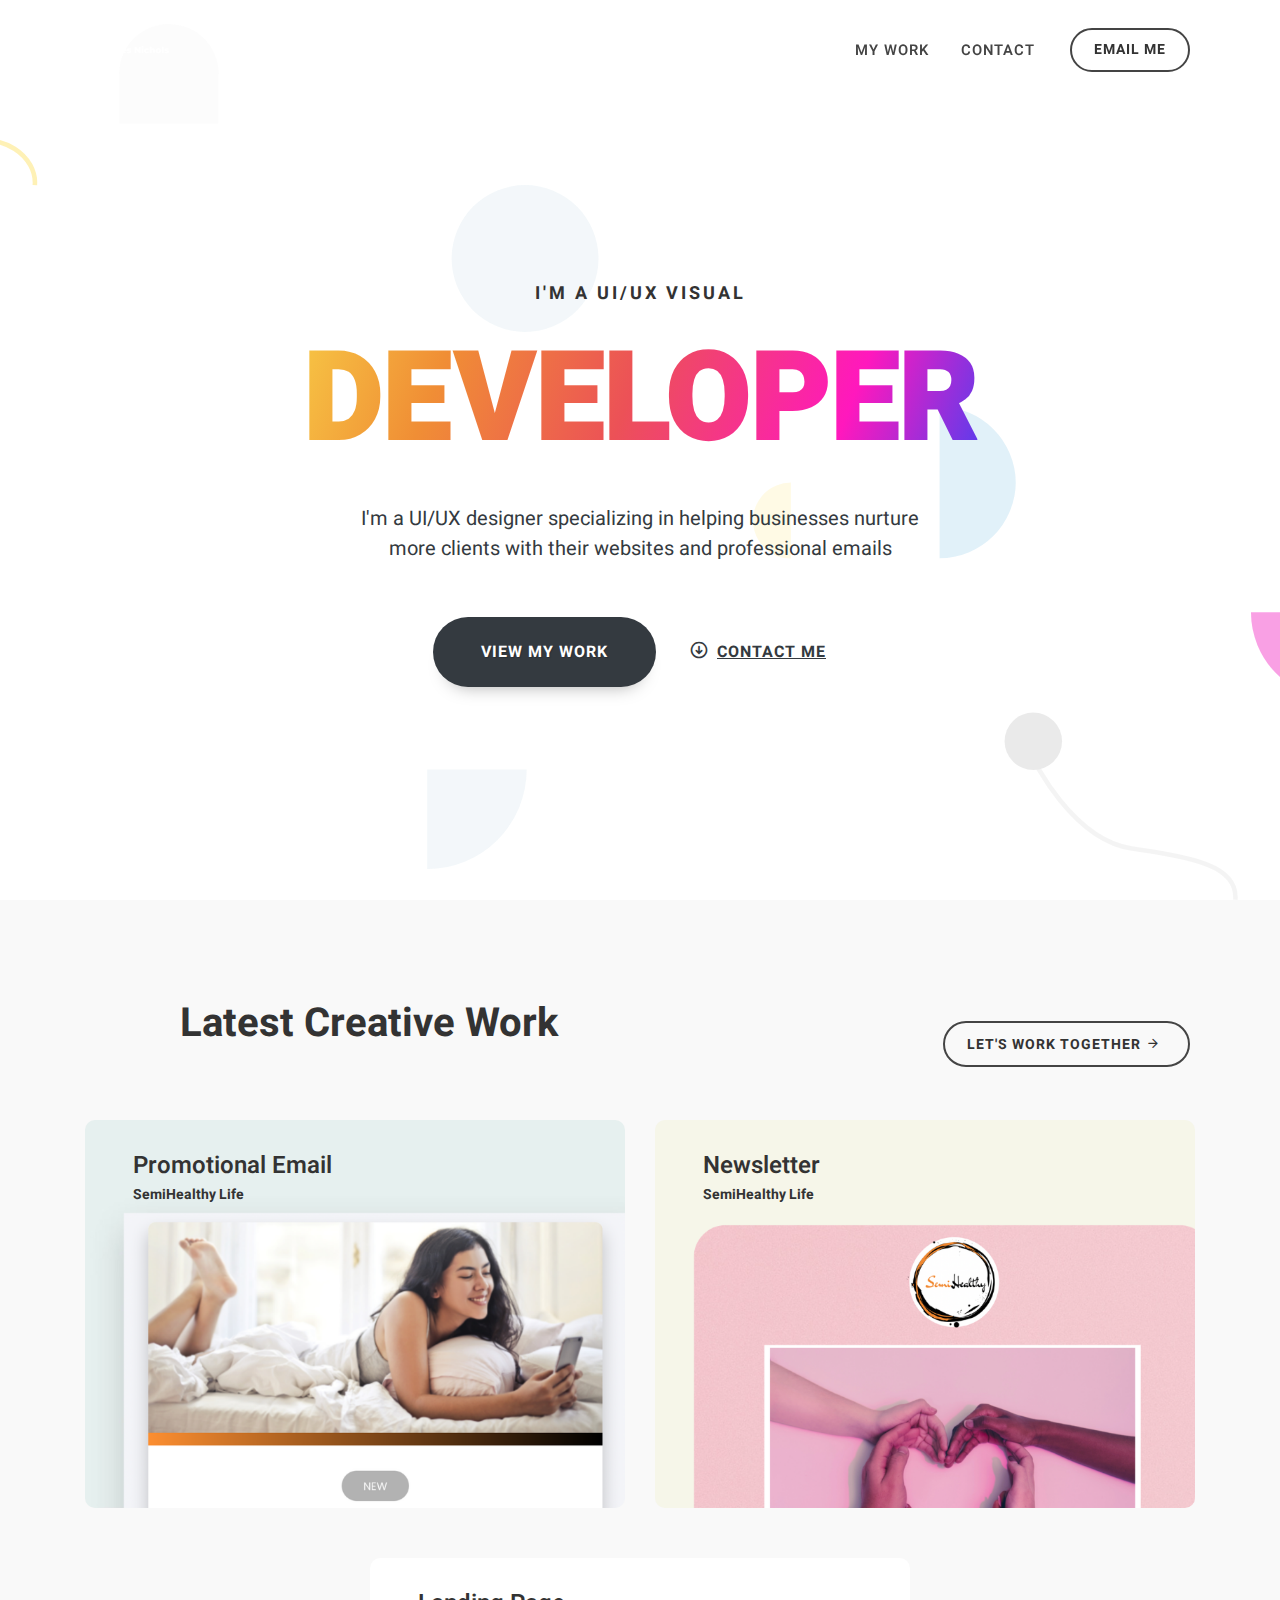
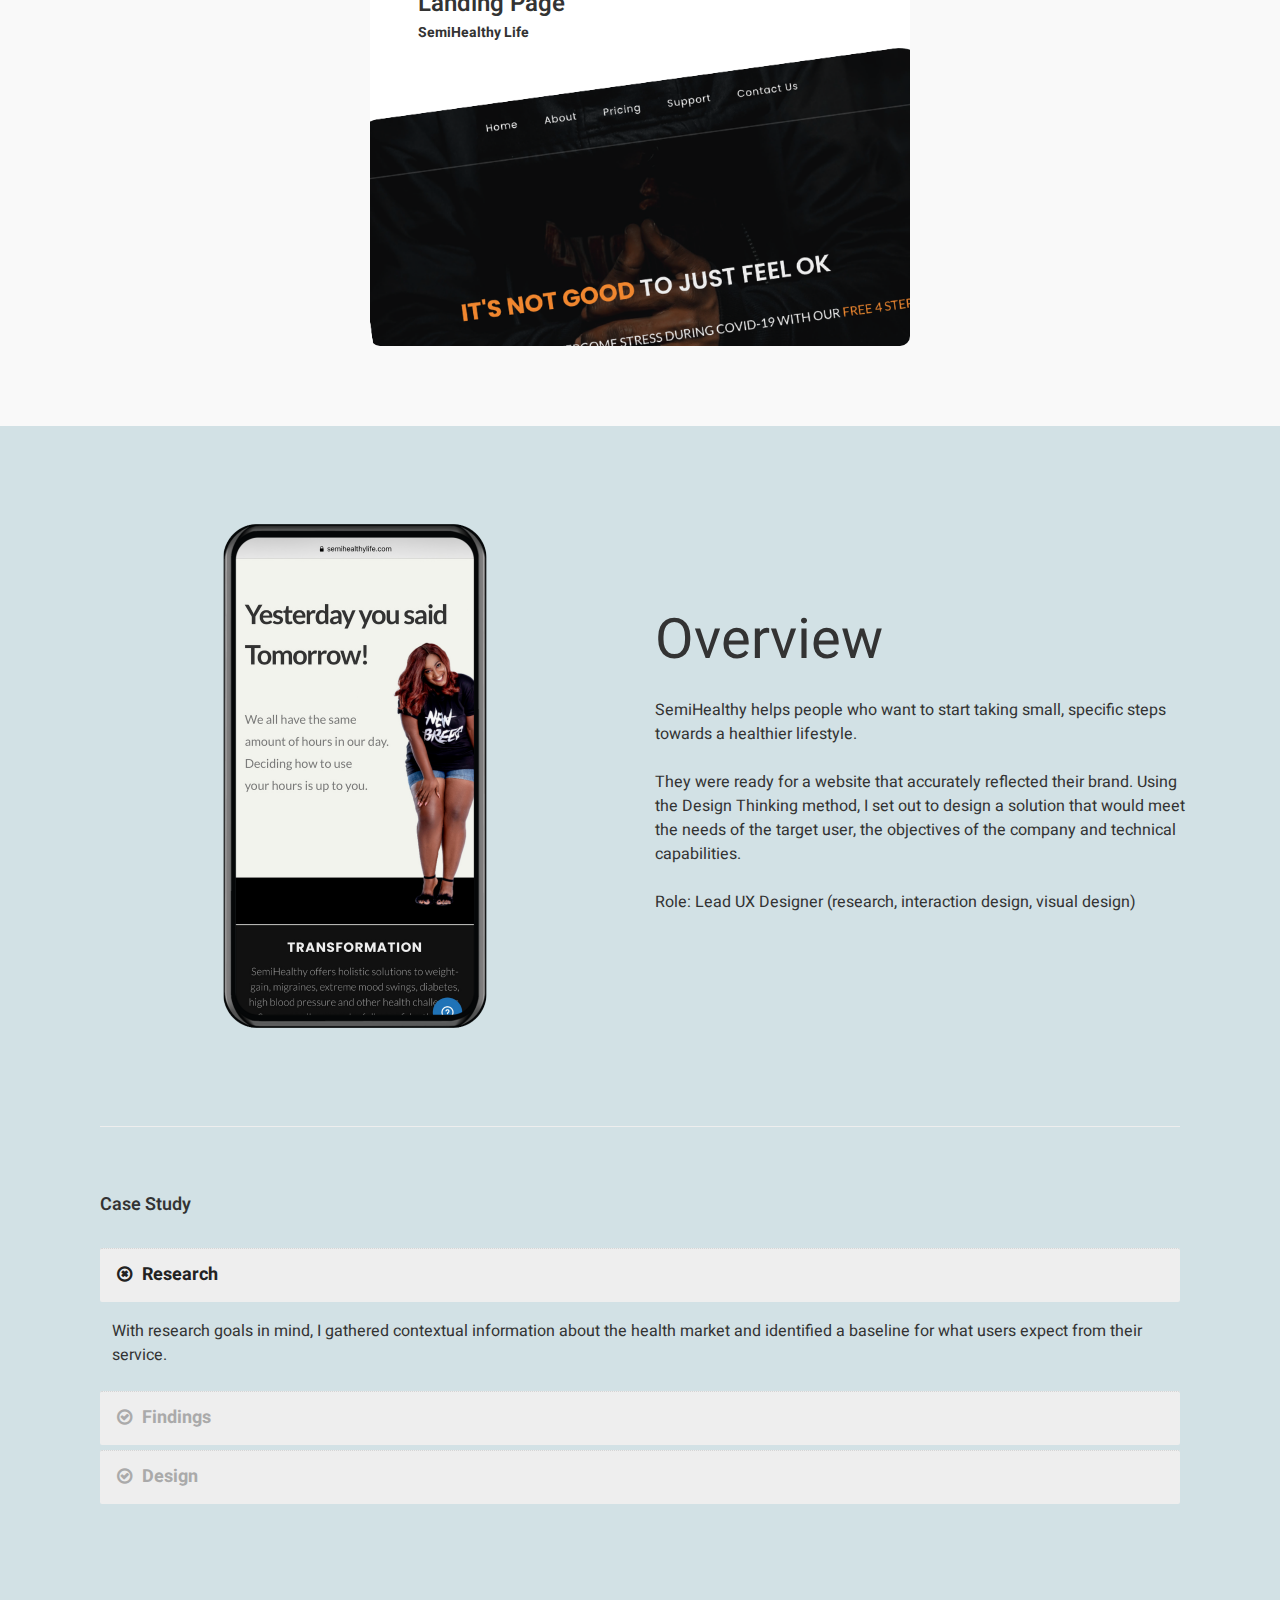
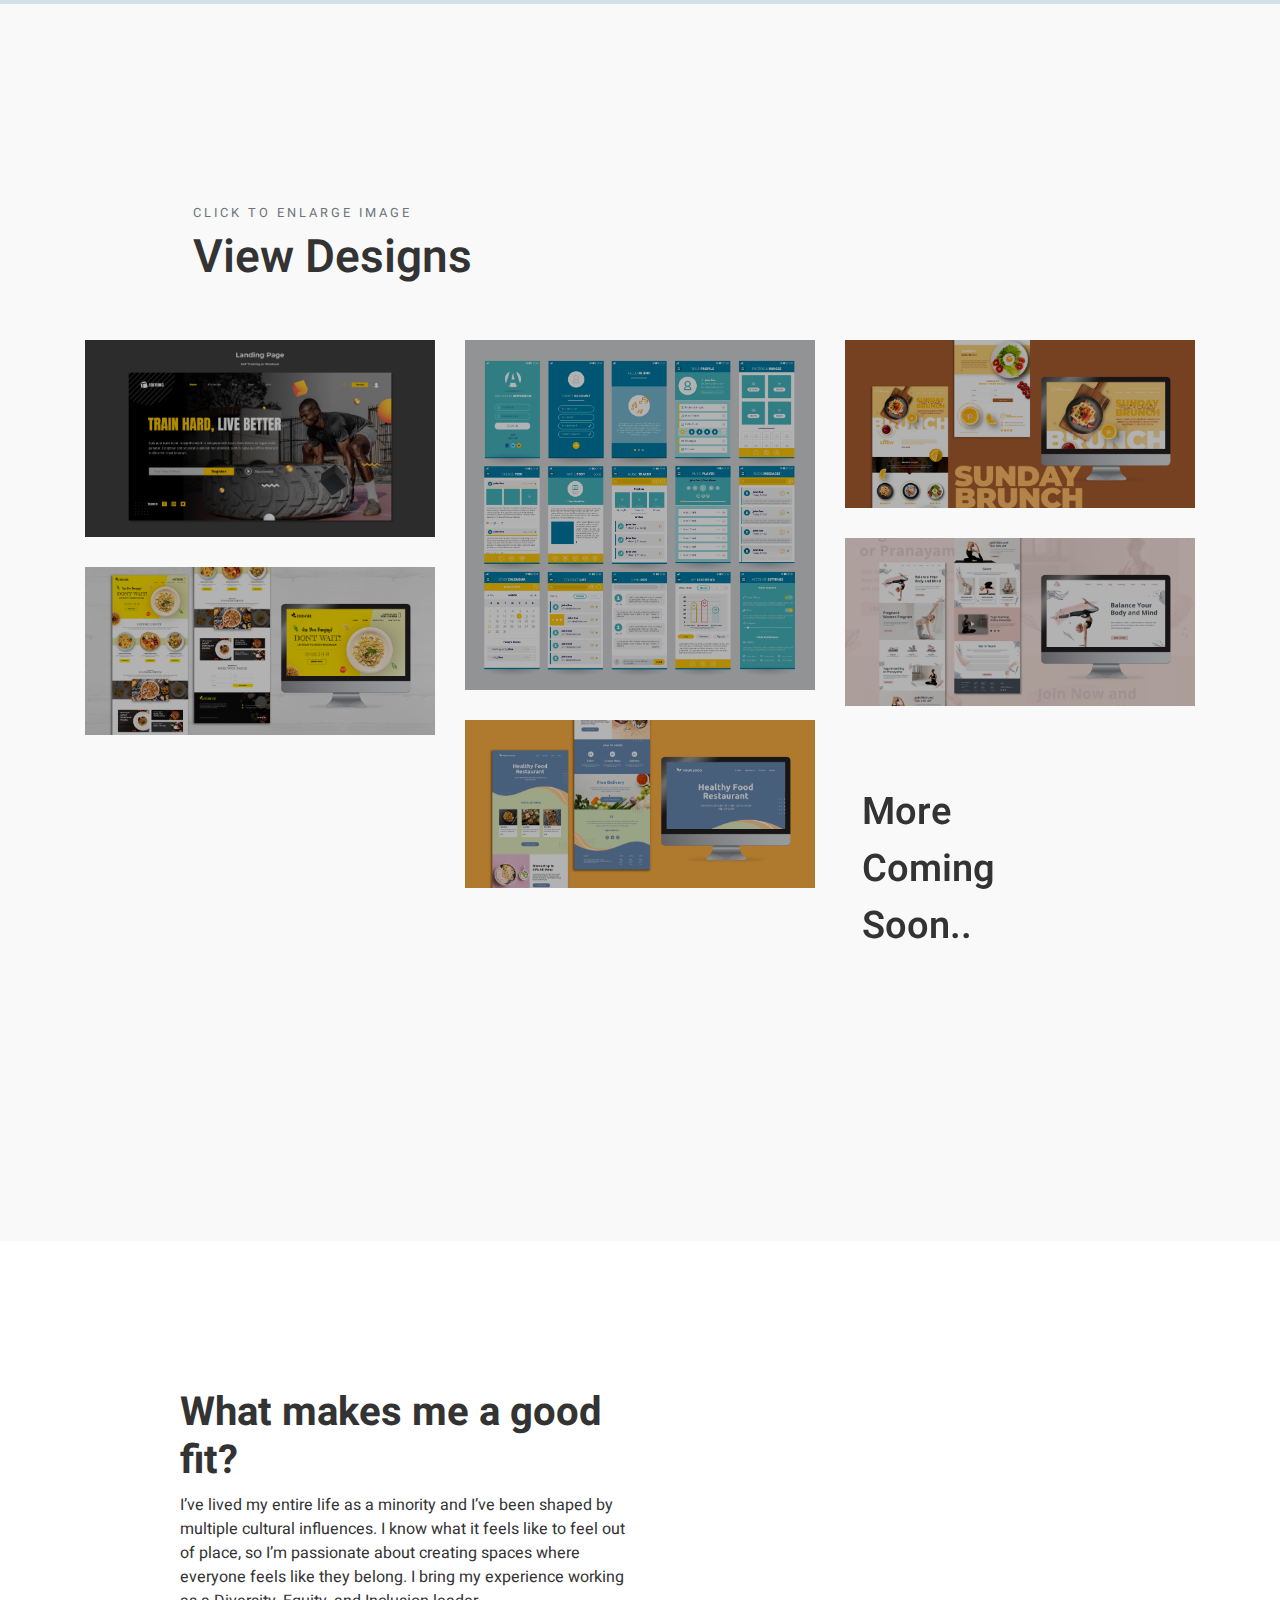
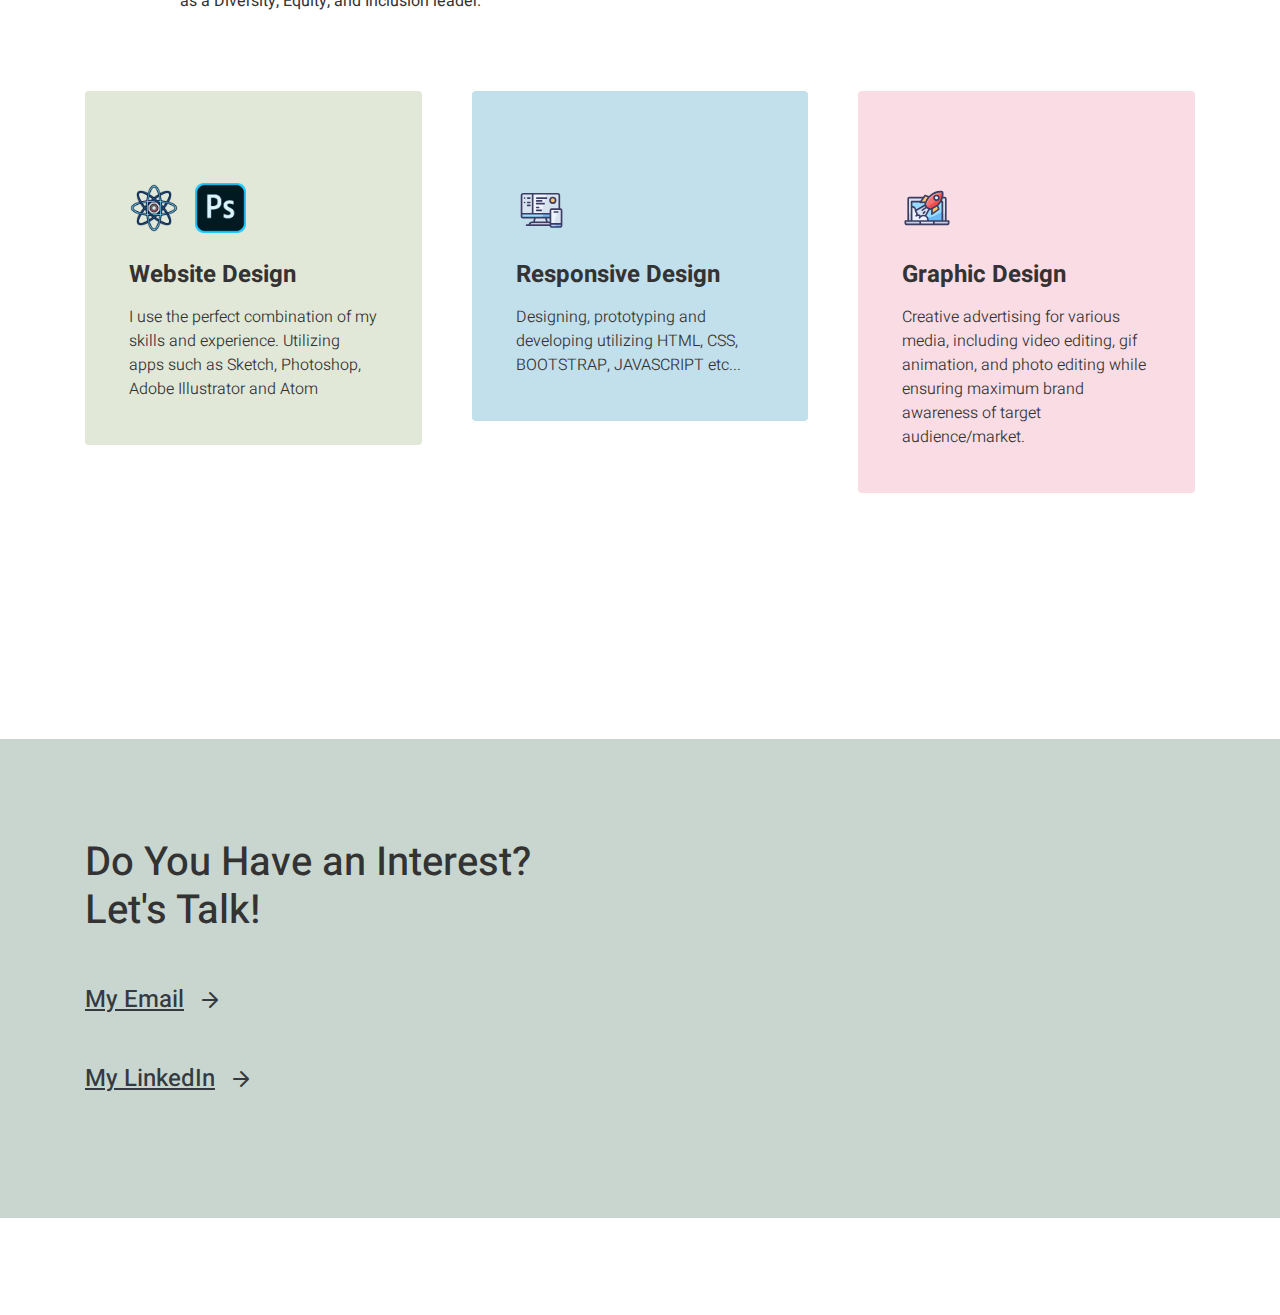
==== commit c6bbfa8a: "Update index.html" ====
--- a/index.html
+++ b/index.html
@@ -244,8 +244,8 @@
 								</div>
 							</div>
 							<div class="accordion-content">
-With research goals in mind, I gathered contextual information about the heal market and identified a baseline for what users expect
-from a streaming service. </div>
+With research goals in mind, I gathered contextual information about the health market and identified a baseline for what users expect
+from their service. </div>
 
 <div class="accordion-header">
 <div class="accordion-icon">
@@ -273,7 +273,7 @@
 									Design
 								</div>
 							</div>
-							<div class="accordion-content">The design phases kicked off by planning the information architecture. Creating a sitemap ensured new feature screens were placed in a flow that was intuitive.
+							<div class="accordion-content">The design phases kicked off by planning the information architecture. Creating a sitemap ensured new features were placed in a flow that was intuitive.
 								 Over the course of a week, low-fidelity sketches…were translated into a web layout.
 <br></br>
 								 <div class="col-md-6">
@@ -355,7 +355,7 @@
 						============================================= -->
 						<div class="col-lg-4 col-sm-6 rounded img-hover-wrap">
 							<div class="img-hover-card">
-								<a href="images/>4.jpg" data-lightbox="image"><img src="images/4.jpg" alt="Image"></a>
+								<a href="images/4.jpg" data-lightbox="image"><img src="images/4.jpg" alt="Image"></a>
 								<div class="img-hover-detail">
 									
 									<div class="img-link"><a href="#"><i class="icon-line-arrow-right"></i></a></div>
@@ -402,7 +402,7 @@
 	</div>
 
 
-	<div class="clear"></div>
+
 
 
 
@@ -496,7 +496,7 @@
 								<h3 class="h1 mb-5">Do You Have an Interest?<br>Let's Talk!</h3>
 								<span class="text-black-50"></span>
 								<a href="mailto:designerjamesn@gmail.com" class="h4 text-dark mt-5 mb-4 d-block"><u>My Email</u> <i class="icon-line-arrow-right position-relative ml-2" style="top: 3px"></i></a>
-							<a href="linkedin.com/in/james-nichols-csm-106b5720b" class="h4 text-dark mt-5 mb-4 d-block"><u>My LinkedIn</u> <i class="icon-line-arrow-right position-relative ml-2" style="top: 3px"></i></a>
+							<a href="https://www.linkedin.com/in/james-nichols-csm-106b5720b/" class="h4 text-dark mt-5 mb-4 d-block"><u>My LinkedIn</u> <i class="icon-line-arrow-right position-relative ml-2" style="top: 3px"></i></a>
 
 							</div>
 						</div>
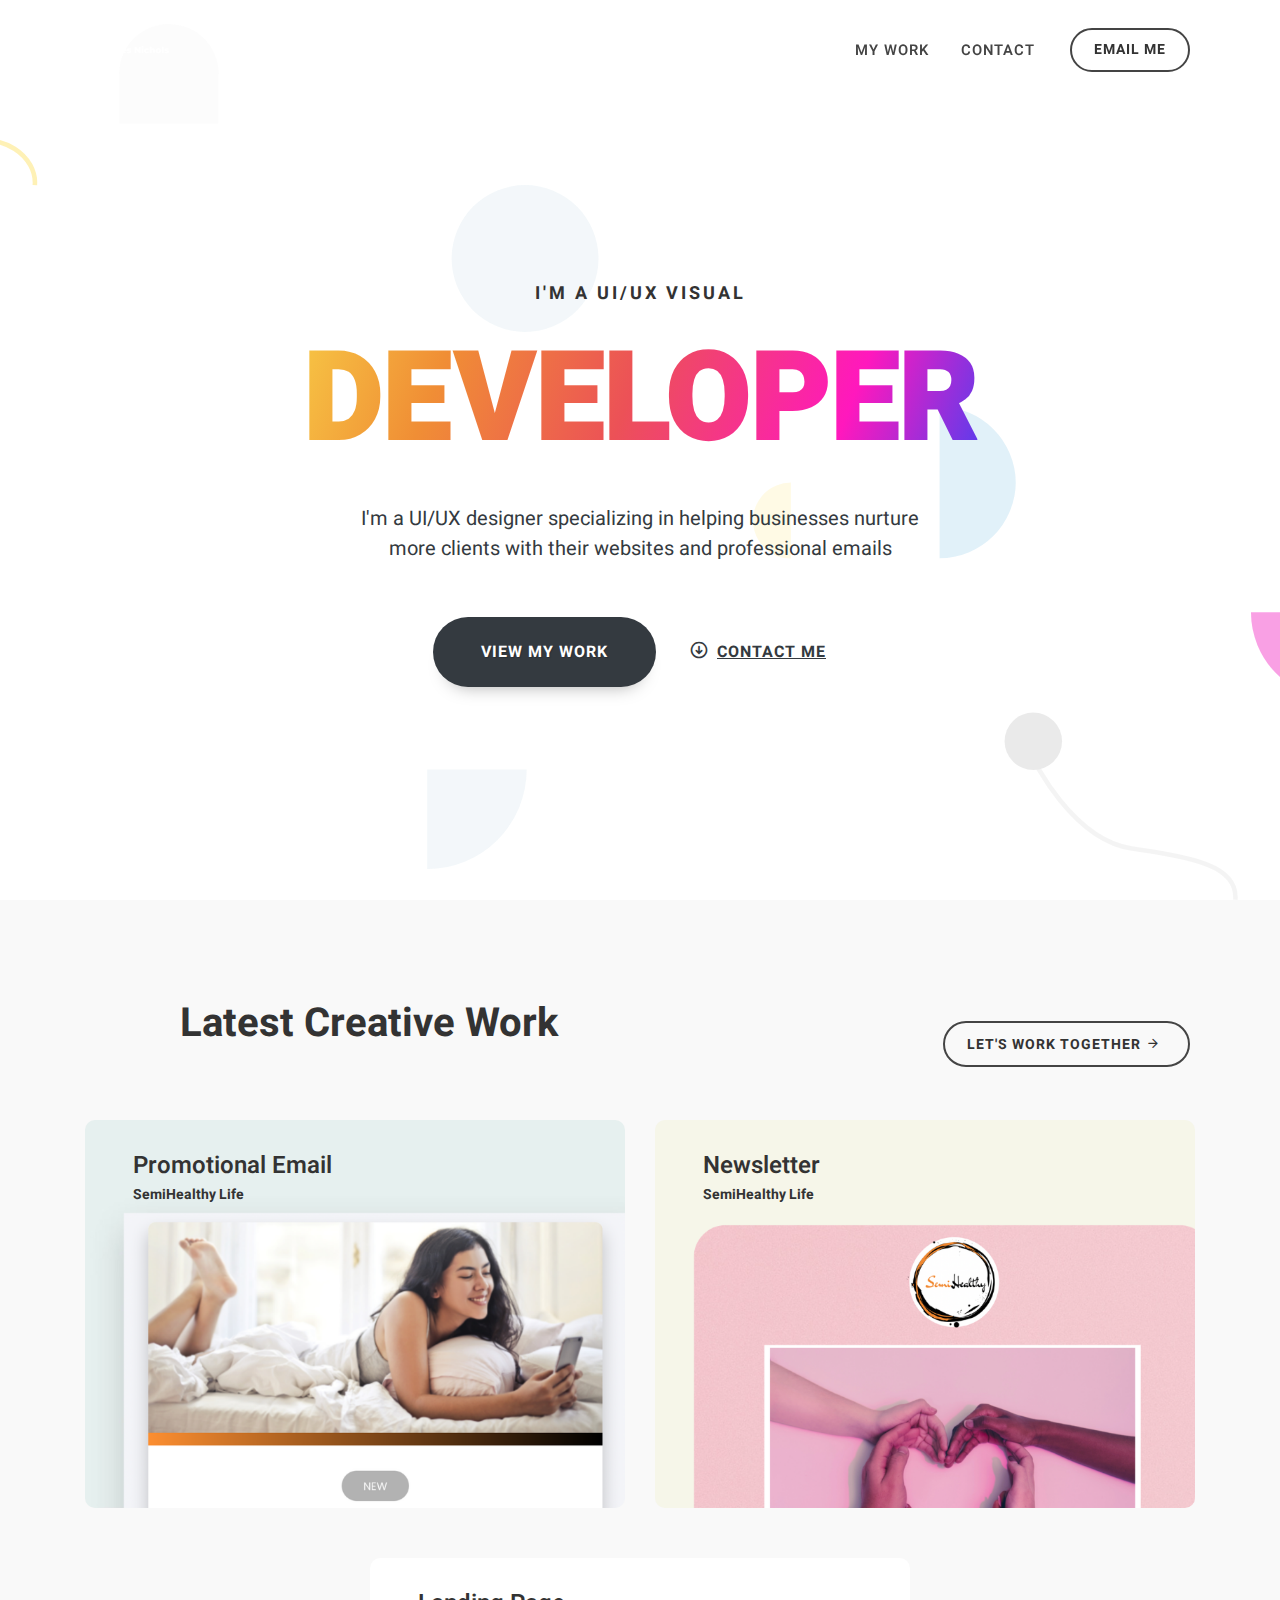
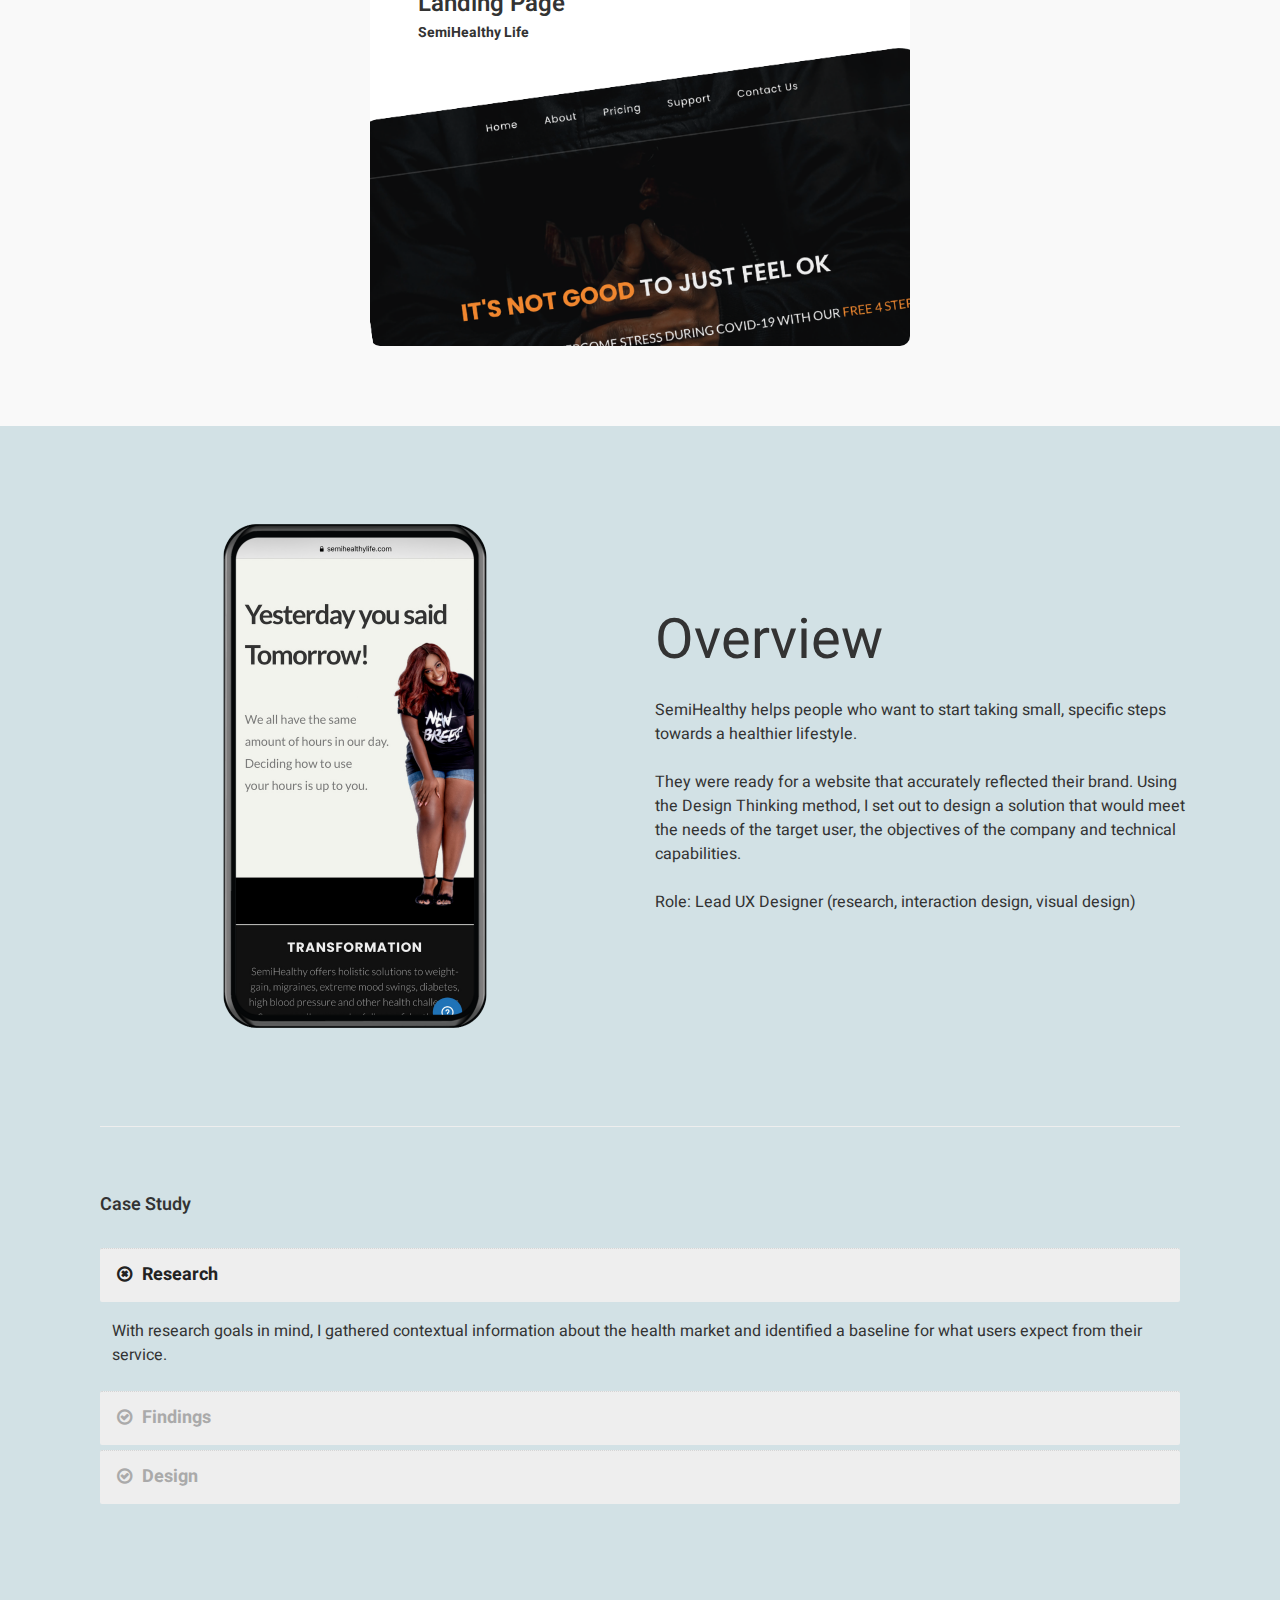
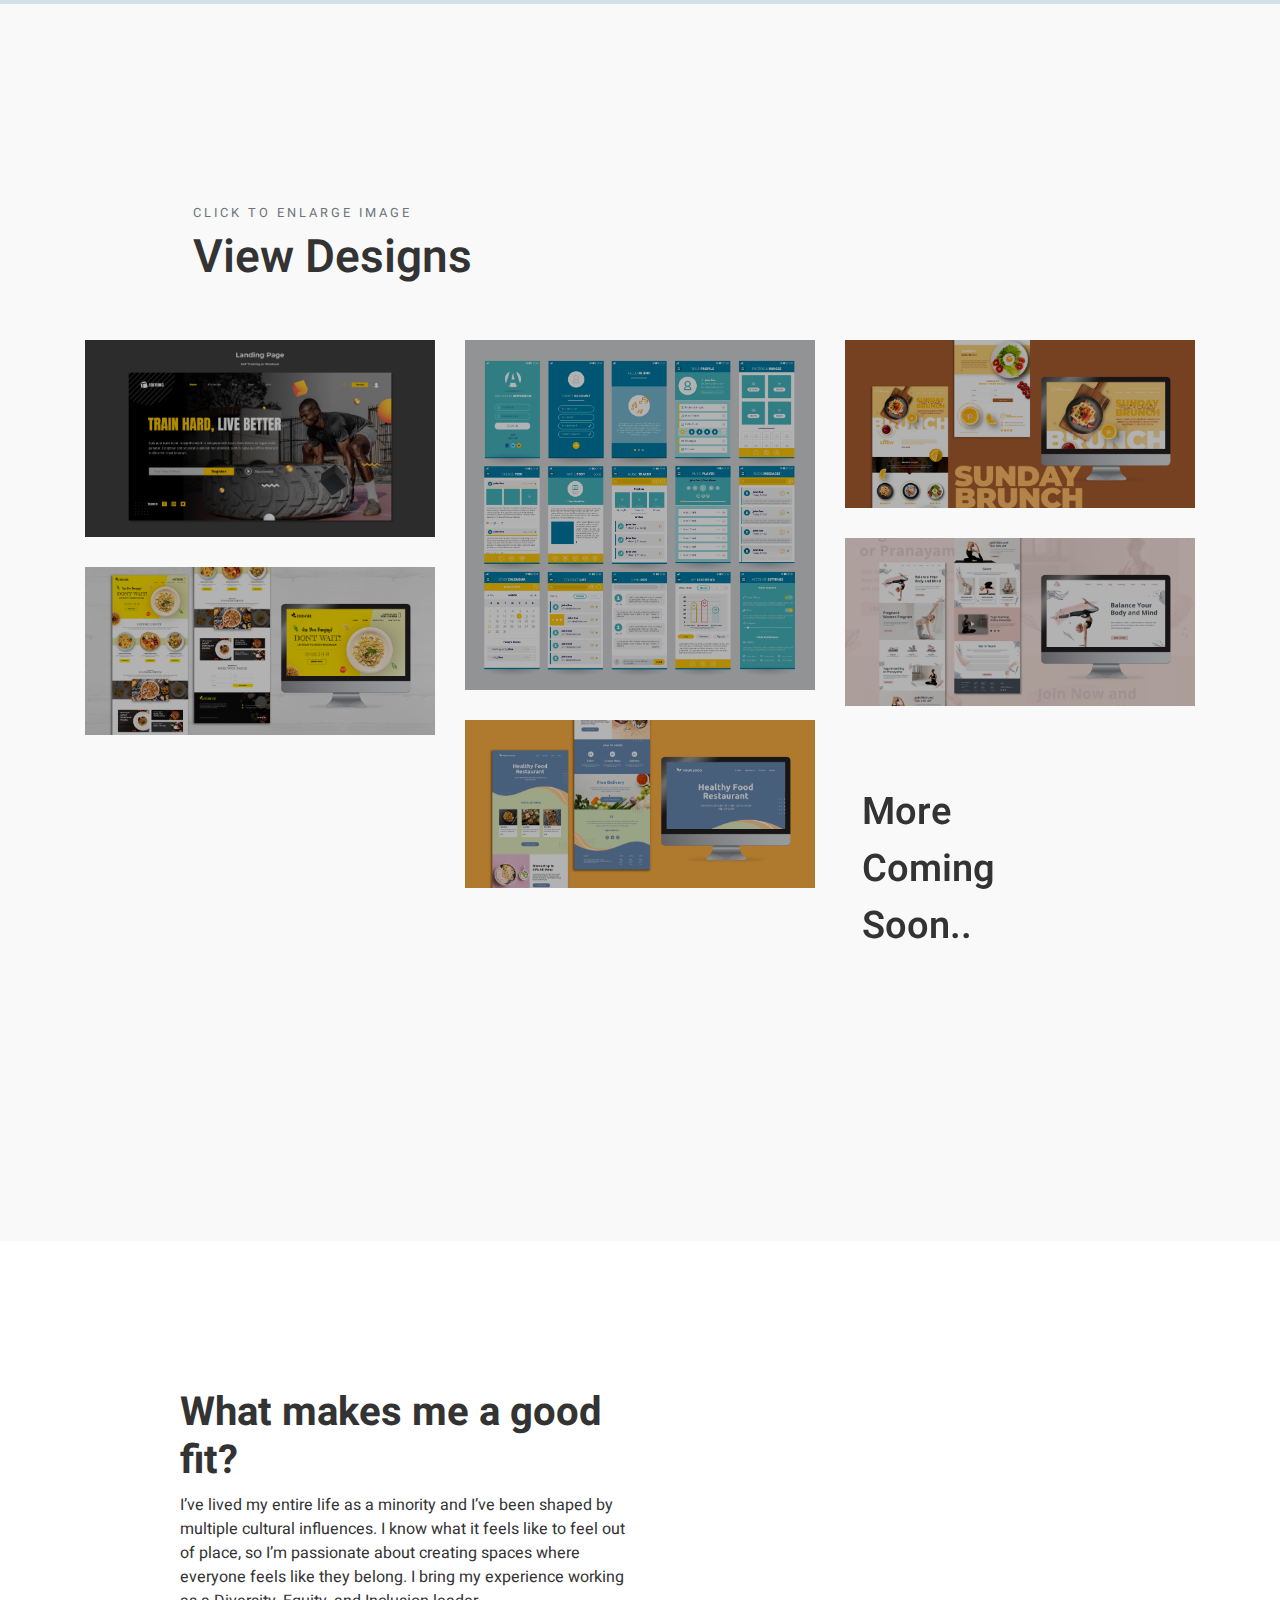
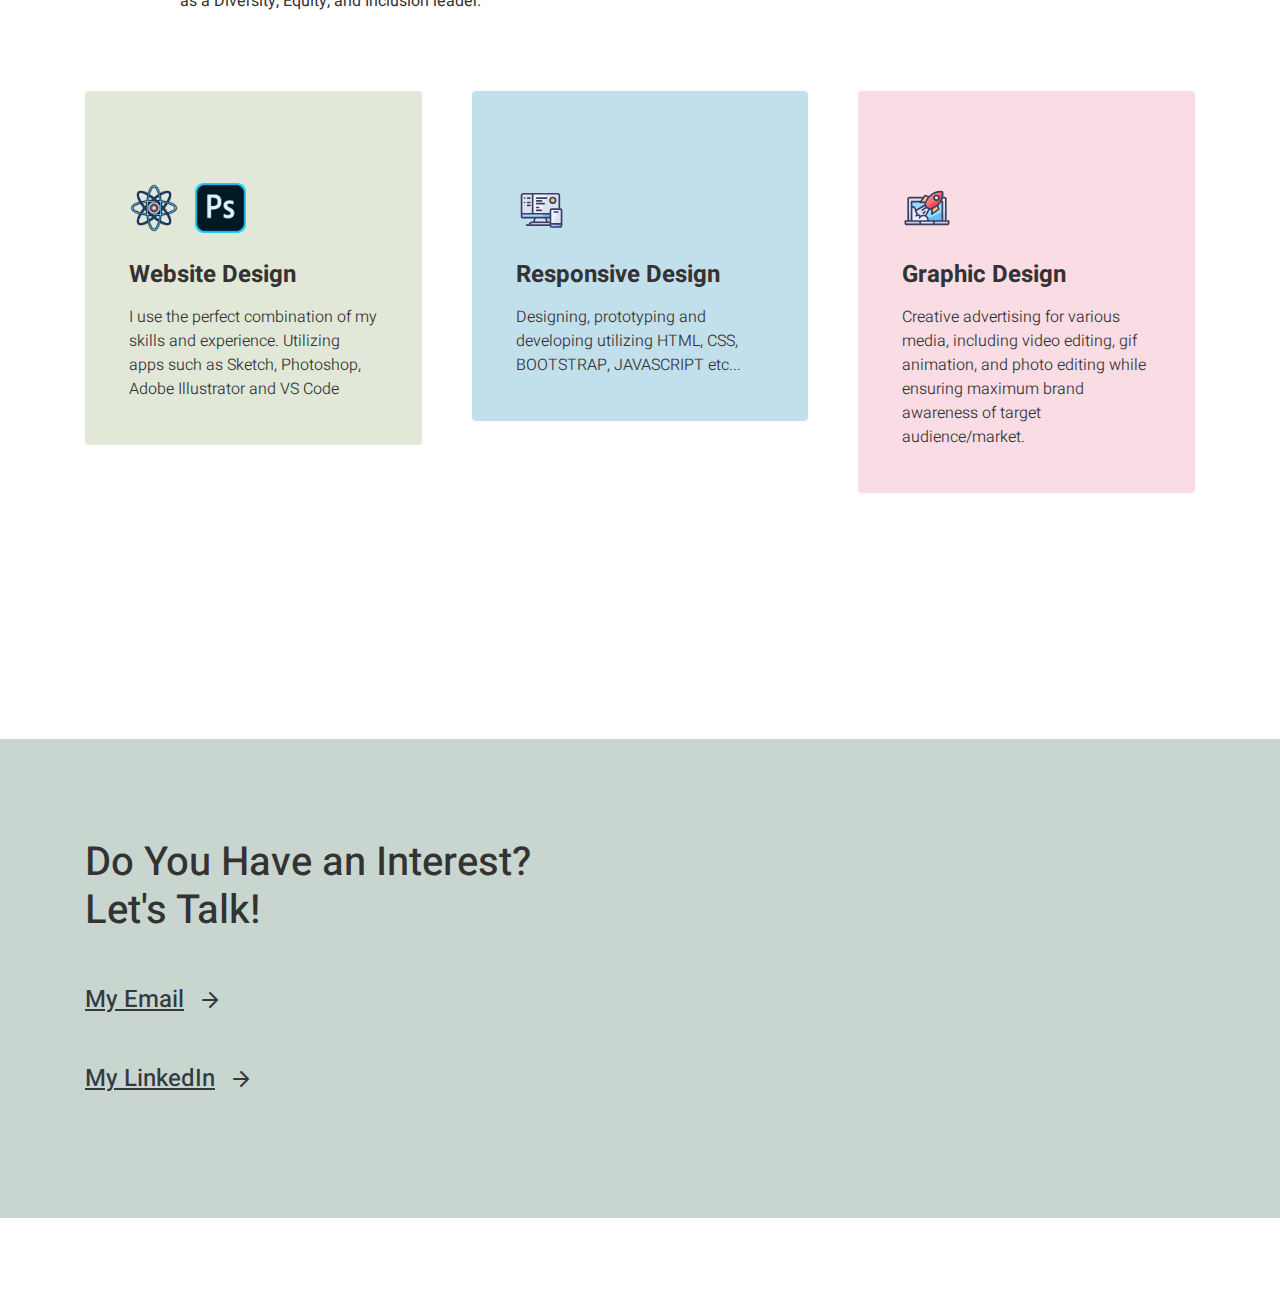
==== commit 62a1fbc2: "Update index.html" ====
--- a/index.html
+++ b/index.html
@@ -138,7 +138,9 @@
 								</div>
 							</div>
 							<div class="col-auto">
-								<a href="#footer" class="button button-dark button-border rounded-pill">Let's Work Together <i class="icon-line-arrow-right"></i></a>
+
+								
+								<a href="#" data-scrollto="#footer" data-easing="easeInOutExpo" data-speed="3050" data-offset="70" class="menu-item button button-dark button-border rounded-pill">Let's Work Together <i class="icon-line-arrow-right"></i></a>
 							</div>
 						</div>
 
@@ -434,7 +436,7 @@
 									<img src="freelancer/images/icons/ps.png" height="50" alt="Image" class="ml-3">
 								</div>
 								<h3 class="card-title font-weight-bolder">Website Design</h3>
-								<p class="card-text mb-0 mt-2 font-weight-light">I use the perfect combination of my skills and experience. Utilizing apps such as Sketch, Photoshop, Adobe Illustrator and Atom</p>
+								<p class="card-text mb-0 mt-2 font-weight-light">I use the perfect combination of my skills and experience. Utilizing apps such as Sketch, Photoshop, Adobe Illustrator and VS Code</p>
 							</div>
 						</div>
 					</div>
